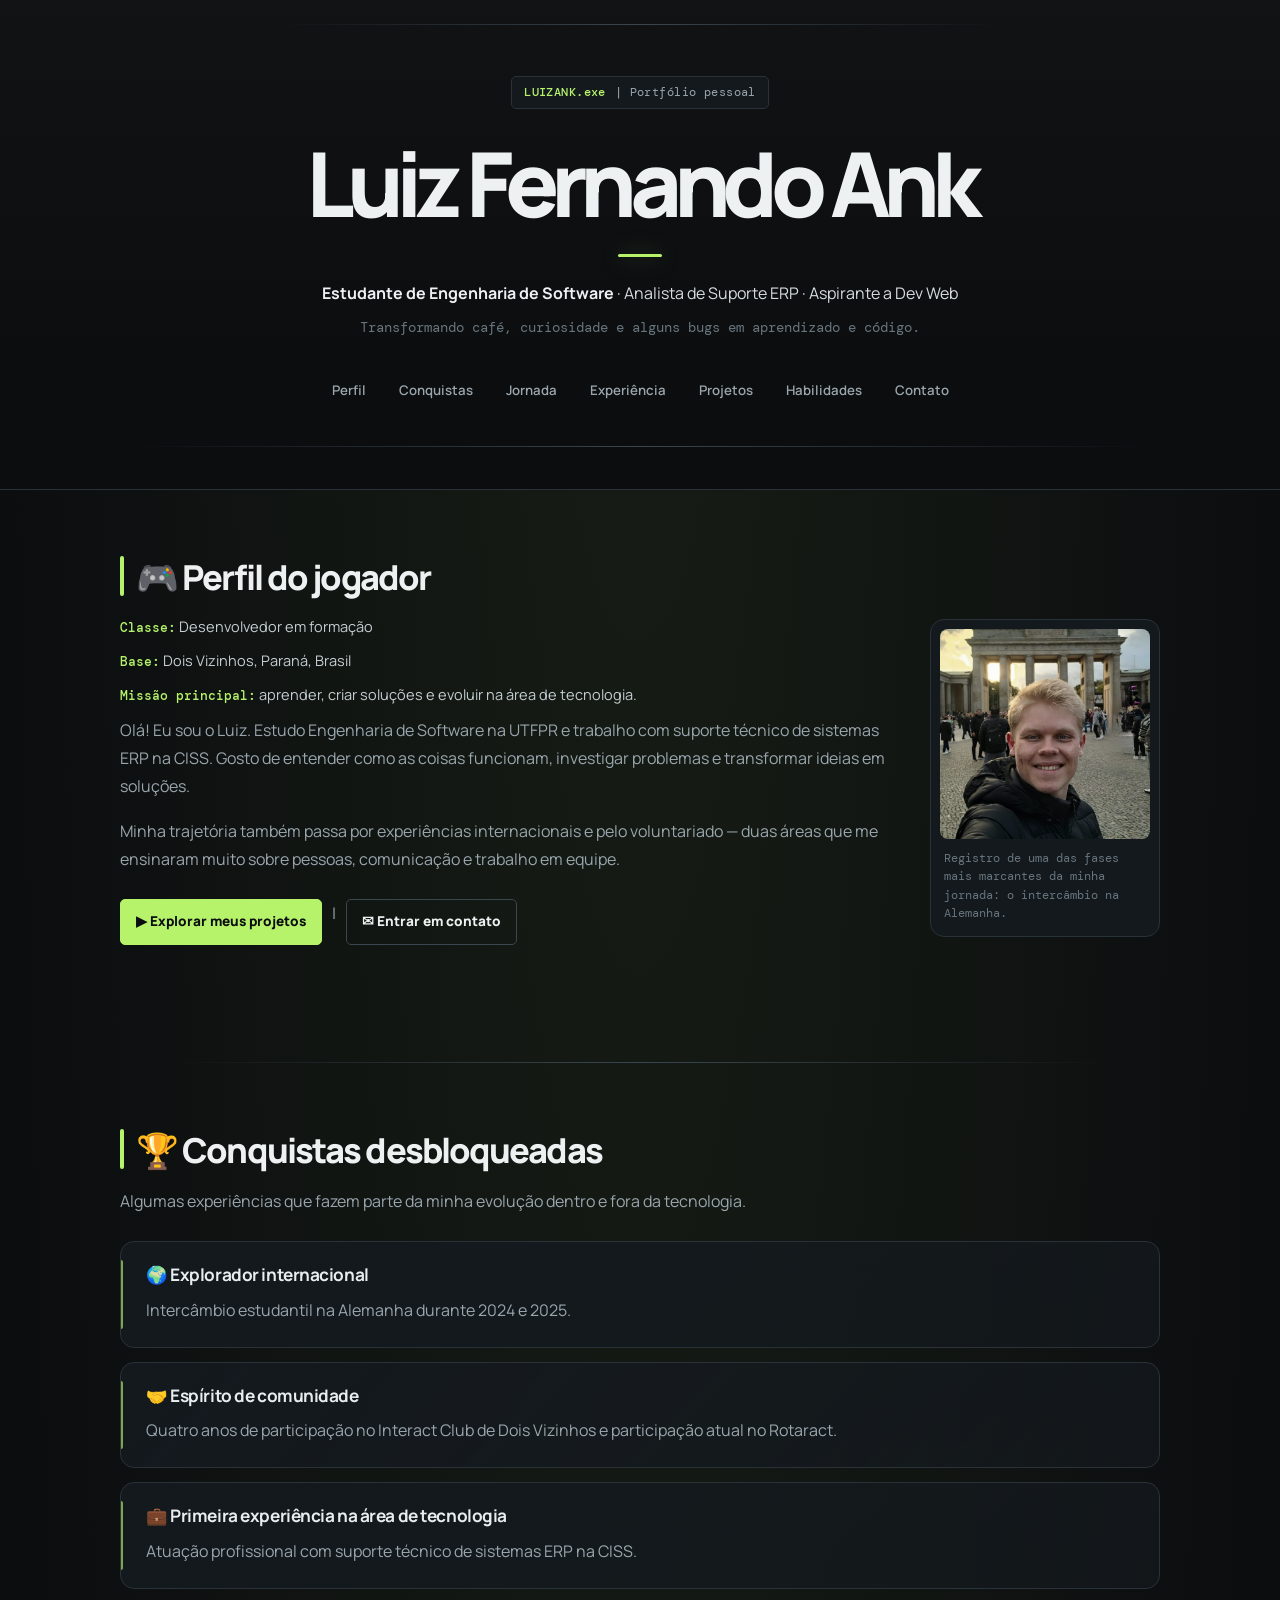
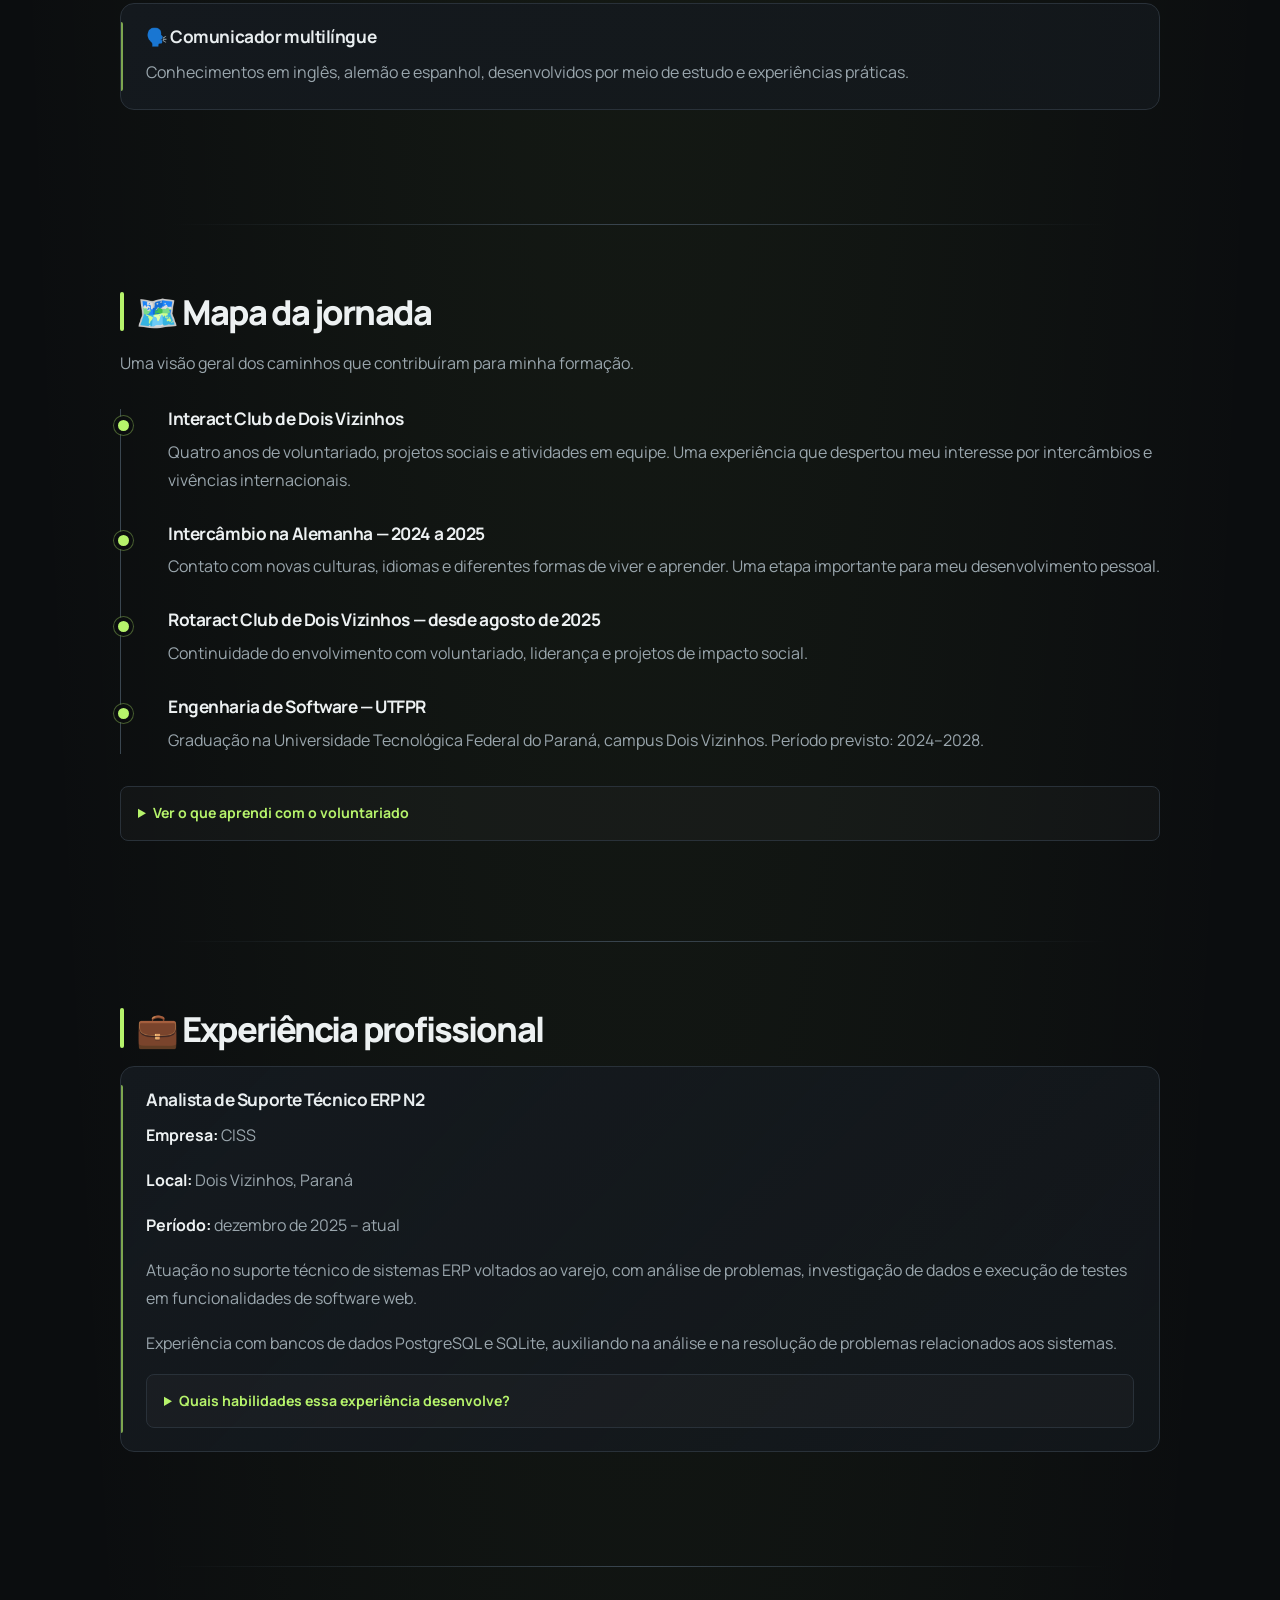
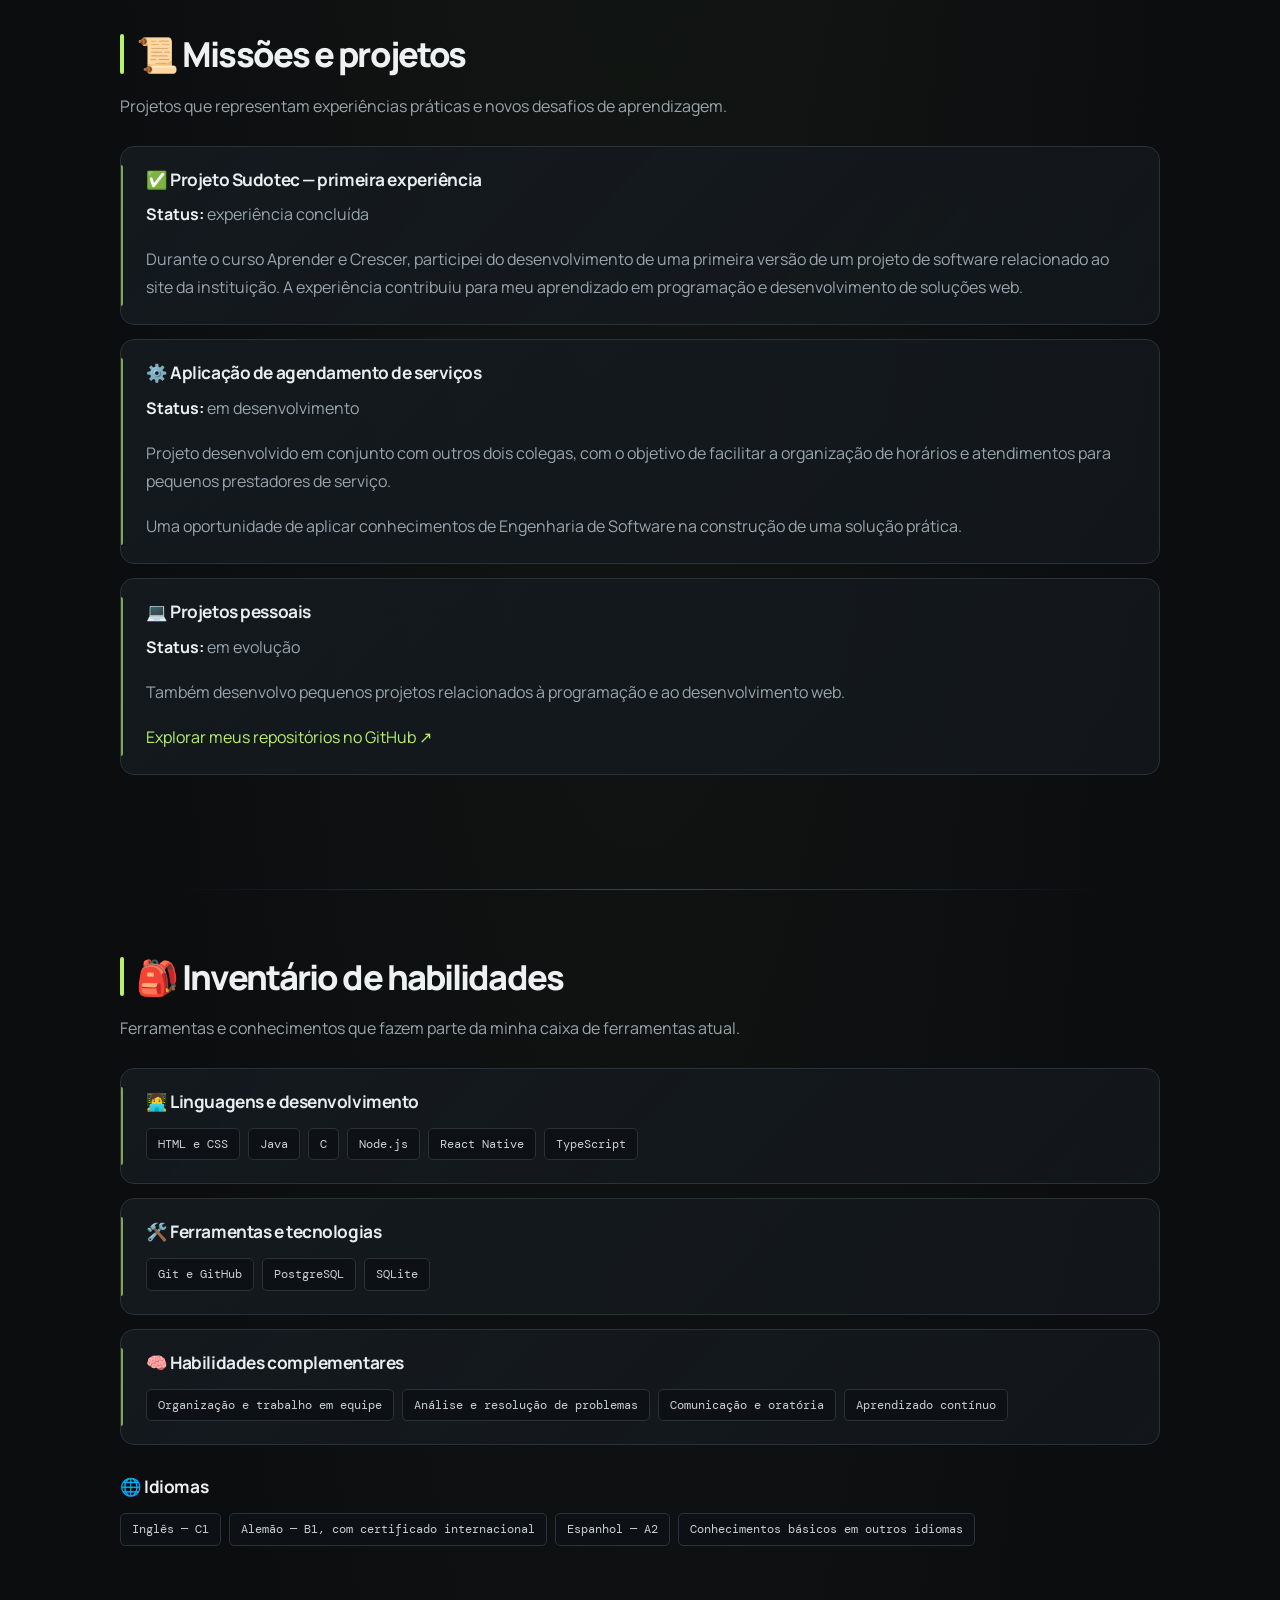
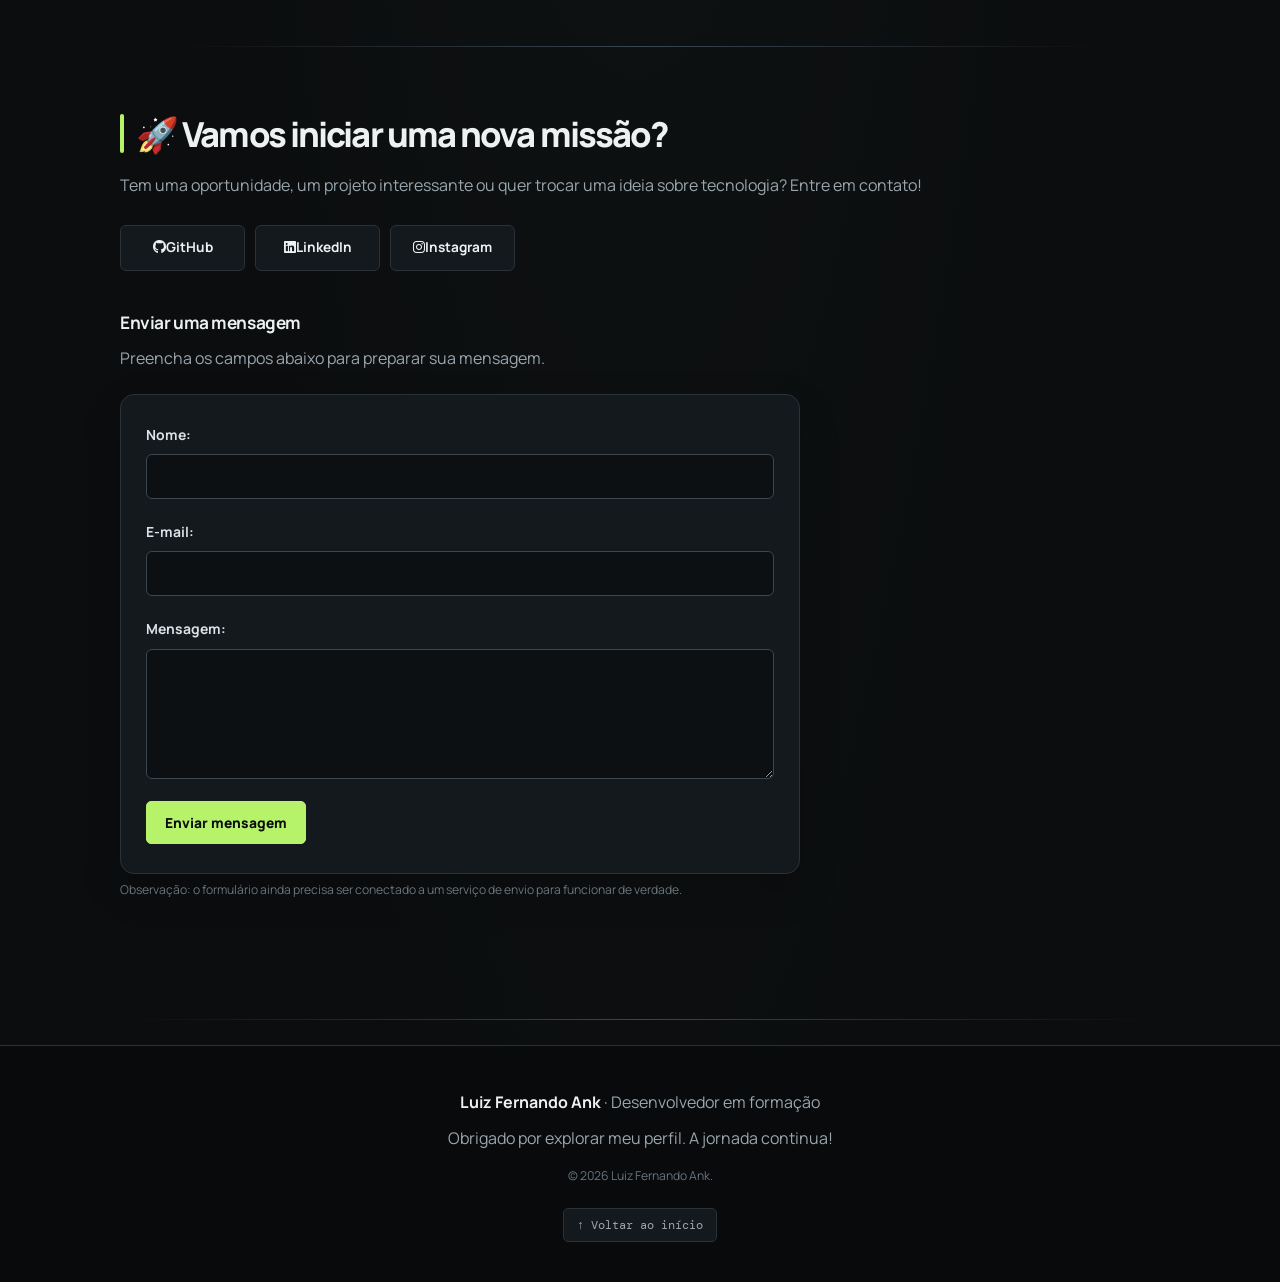
==== index.html @ 5ebeefa6 "feat: add modern CSS styling, animations and transitions" ====
<!doctype html>
<html lang="pt-BR">
  <head>
    <meta charset="UTF-8" />
    <meta name="viewport" content="width=device-width, initial-scale=1.0" />
    <meta
      name="description"
      content="Portfólio de Luiz Fernando Ank: estudante de Engenharia de Software, analista de suporte ERP e aspirante a desenvolvedor web."
    />
    <link rel="stylesheet" href="style.css" />
    <link
      rel="stylesheet"
      href="https://cdnjs.cloudflare.com/ajax/libs/font-awesome/6.7.2/css/all.min.css"
    />
    <title>Luiz Fernando Ank | Portfólio</title>
  </head>

  <body>
    <header id="inicio">
      <p><strong>LUIZANK.exe</strong> | Portfólio pessoal</p>
      <h1>Luiz Fernando Ank</h1>
      <p>
        <strong>Estudante de Engenharia de Software</strong> · Analista de
        Suporte ERP · Aspirante a Dev Web
      </p>
      <p>
        Transformando café, curiosidade e alguns bugs em aprendizado e código.
      </p>

      <nav aria-label="Navegação principal">
        <ul>
          <li><a href="#perfil">Perfil</a></li>
          <li><a href="#conquistas">Conquistas</a></li>
          <li><a href="#jornada">Jornada</a></li>
          <li><a href="#experiencia">Experiência</a></li>
          <li><a href="#missoes">Projetos</a></li>
          <li><a href="#inventario">Habilidades</a></li>
          <li><a href="#contato">Contato</a></li>
        </ul>
      </nav>
      <hr />
    </header>

    <main>
      <section id="perfil" aria-labelledby="titulo-perfil">
        <h2 id="titulo-perfil">🎮 Perfil do jogador</h2>
        <figure>
          <img
            src="pics/foto-brandenburg.jpeg"
            alt="Luiz Fernando Ank em Berlim, na Alemanha"
            width="180"
            height="180"
          />
          <figcaption>
            Registro de uma das fases mais marcantes da minha jornada: o
            intercâmbio na Alemanha.
          </figcaption>
        </figure>

        <p><strong>Classe:</strong> Desenvolvedor em formação</p>
        <p><strong>Base:</strong> Dois Vizinhos, Paraná, Brasil</p>
        <p>
          <strong>Missão principal:</strong> aprender, criar soluções e evoluir
          na área de tecnologia.
        </p>

        <p>
          Olá! Eu sou o Luiz. Estudo Engenharia de Software na UTFPR e trabalho
          com suporte técnico de sistemas ERP na CISS. Gosto de entender como as
          coisas funcionam, investigar problemas e transformar ideias em
          soluções.
        </p>
        <p>
          Minha trajetória também passa por experiências internacionais e pelo
          voluntariado — duas áreas que me ensinaram muito sobre pessoas,
          comunicação e trabalho em equipe.
        </p>
        <p>
          <a href="#missoes">▶ Explorar meus projetos</a> |
          <a href="#contato">✉ Entrar em contato</a>
        </p>
      </section>

      <hr />

      <section id="conquistas" aria-labelledby="titulo-conquistas">
        <h2 id="titulo-conquistas">🏆 Conquistas desbloqueadas</h2>
        <p>
          Algumas experiências que fazem parte da minha evolução dentro e fora
          da tecnologia.
        </p>

        <article>
          <h3>🌍 Explorador internacional</h3>
          <p>Intercâmbio estudantil na Alemanha durante 2024 e 2025.</p>
        </article>

        <article>
          <h3>🤝 Espírito de comunidade</h3>
          <p>
            Quatro anos de participação no Interact Club de Dois Vizinhos e
            participação atual no Rotaract.
          </p>
        </article>

        <article>
          <h3>💼 Primeira experiência na área de tecnologia</h3>
          <p>
            Atuação profissional com suporte técnico de sistemas ERP na CISS.
          </p>
        </article>

        <article>
          <h3>🗣️ Comunicador multilíngue</h3>
          <p>
            Conhecimentos em inglês, alemão e espanhol, desenvolvidos por meio
            de estudo e experiências práticas.
          </p>
        </article>
      </section>

      <hr />

      <section id="jornada" aria-labelledby="titulo-jornada">
        <h2 id="titulo-jornada">🗺️ Mapa da jornada</h2>
        <p>
          Uma visão geral dos caminhos que contribuíram para minha formação.
        </p>

        <ol>
          <li>
            <h3>Interact Club de Dois Vizinhos</h3>
            <p>
              Quatro anos de voluntariado, projetos sociais e atividades em
              equipe. Uma experiência que despertou meu interesse por
              intercâmbios e vivências internacionais.
            </p>
          </li>
          <li>
            <h3>Intercâmbio na Alemanha — 2024 a 2025</h3>
            <p>
              Contato com novas culturas, idiomas e diferentes formas de viver e
              aprender. Uma etapa importante para meu desenvolvimento pessoal.
            </p>
          </li>
          <li>
            <h3>Rotaract Club de Dois Vizinhos — desde agosto de 2025</h3>
            <p>
              Continuidade do envolvimento com voluntariado, liderança e
              projetos de impacto social.
            </p>
          </li>
          <li>
            <h3>Engenharia de Software — UTFPR</h3>
            <p>
              Graduação na Universidade Tecnológica Federal do Paraná, campus
              Dois Vizinhos. Período previsto: 2024–2028.
            </p>
          </li>
        </ol>

        <details>
          <summary>Ver o que aprendi com o voluntariado</summary>
          <p>
            Ao longo da participação no Interact e no Rotaract, tive a
            oportunidade de assumir diferentes cargos e responsabilidades. Essas
            experiências contribuíram para desenvolver liderança, oratória,
            comunicação, organização de atividades, exposição ao público e
            trabalho em equipe.
          </p>
        </details>
      </section>

      <hr />

      <section id="experiencia" aria-labelledby="titulo-experiencia">
        <h2 id="titulo-experiencia">💼 Experiência profissional</h2>
        <article>
          <h3>Analista de Suporte Técnico ERP N2</h3>
          <p><strong>Empresa:</strong> CISS</p>
          <p><strong>Local:</strong> Dois Vizinhos, Paraná</p>
          <p><strong>Período:</strong> dezembro de 2025 – atual</p>
          <p>
            Atuação no suporte técnico de sistemas ERP voltados ao varejo, com
            análise de problemas, investigação de dados e execução de testes em
            funcionalidades de software web.
          </p>
          <p>
            Experiência com bancos de dados PostgreSQL e SQLite, auxiliando na
            análise e na resolução de problemas relacionados aos sistemas.
          </p>
          <details>
            <summary>Quais habilidades essa experiência desenvolve?</summary>
            <ul>
              <li>Análise e investigação de problemas;</li>
              <li>Contato com sistemas utilizados no dia a dia de empresas;</li>
              <li>Consultas e análise de dados;</li>
              <li>Comunicação e atendimento técnico;</li>
              <li>Testes e validação de funcionalidades.</li>
            </ul>
          </details>
        </article>
      </section>

      <hr />

      <section id="missoes" aria-labelledby="titulo-missoes">
        <h2 id="titulo-missoes">📜 Missões e projetos</h2>
        <p>
          Projetos que representam experiências práticas e novos desafios de
          aprendizagem.
        </p>

        <article>
          <h3>✅ Projeto Sudotec — primeira experiência</h3>
          <p><strong>Status:</strong> experiência concluída</p>
          <p>
            Durante o curso Aprender e Crescer, participei do desenvolvimento de
            uma primeira versão de um projeto de software relacionado ao site da
            instituição. A experiência contribuiu para meu aprendizado em
            programação e desenvolvimento de soluções web.
          </p>
        </article>

        <article>
          <h3>⚙️ Aplicação de agendamento de serviços</h3>
          <p><strong>Status:</strong> em desenvolvimento</p>
          <p>
            Projeto desenvolvido em conjunto com outros dois colegas, com o
            objetivo de facilitar a organização de horários e atendimentos para
            pequenos prestadores de serviço.
          </p>
          <p>
            Uma oportunidade de aplicar conhecimentos de Engenharia de Software
            na construção de uma solução prática.
          </p>
        </article>

        <article>
          <h3>💻 Projetos pessoais</h3>
          <p><strong>Status:</strong> em evolução</p>
          <p>
            Também desenvolvo pequenos projetos relacionados à programação e ao
            desenvolvimento web.
          </p>
          <p>
            <a
              href="https://github.com/luizank"
              target="_blank"
              rel="noopener noreferrer"
              >Explorar meus repositórios no GitHub ↗</a
            >
          </p>
        </article>
      </section>

      <hr />

      <section id="inventario" aria-labelledby="titulo-inventario">
        <h2 id="titulo-inventario">🎒 Inventário de habilidades</h2>
        <p>
          Ferramentas e conhecimentos que fazem parte da minha caixa de
          ferramentas atual.
        </p>

        <article>
          <h3>🧑‍💻 Linguagens e desenvolvimento</h3>
          <ul>
            <li>HTML e CSS</li>
            <li>Java</li>
            <li>C</li>
            <li>Node.js</li>
            <li>React Native</li>
            <li>TypeScript</li>
          </ul>
        </article>

        <article>
          <h3>🛠️ Ferramentas e tecnologias</h3>
          <ul>
            <li>Git e GitHub</li>
            <li>PostgreSQL</li>
            <li>SQLite</li>
          </ul>
        </article>

        <article>
          <h3>🧠 Habilidades complementares</h3>
          <ul>
            <li>Organização e trabalho em equipe</li>
            <li>Análise e resolução de problemas</li>
            <li>Comunicação e oratória</li>
            <li>Aprendizado contínuo</li>
          </ul>
        </article>

        <h3>🌐 Idiomas</h3>
        <ul>
          <li>Inglês — C1</li>
          <li>Alemão — B1, com certificado internacional</li>
          <li>Espanhol — A2</li>
          <li>Conhecimentos básicos em outros idiomas</li>
        </ul>
      </section>

      <hr />

      <section id="contato" aria-labelledby="titulo-contato">
        <h2 id="titulo-contato">🚀 Vamos iniciar uma nova missão?</h2>
        <p>
          Tem uma oportunidade, um projeto interessante ou quer trocar uma ideia
          sobre tecnologia? Entre em contato!
        </p>

        <ul>
          <li>
            <a
              href="https://github.com/luizank"
              target="_blank"
              rel="noopener noreferrer"
            >
              <i class="fa-brands fa-github"></i>
              GitHub
            </a>
          </li>

          <li>
            <a
              href="https://www.linkedin.com/in/luiz-fernando-ank-3b6985281/"
              target="_blank"
              rel="noopener noreferrer"
            >
              <i class="fa-brands fa-linkedin"></i>
              LinkedIn
            </a>
          </li>

          <li>
            <a
              href="https://www.instagram.com/luiz_ank/"
              target="_blank"
              rel="noopener noreferrer"
            >
              <i class="fa-brands fa-instagram"></i>
              Instagram
            </a>
          </li>
        </ul>

        <h3>Enviar uma mensagem</h3>
        <p>Preencha os campos abaixo para preparar sua mensagem.</p>
        <!-- Este formulário é apenas estrutural. Configure um serviço de envio para receber mensagens. -->
        <form action="#" method="post">
          <p>
            <label for="nome">Nome:</label><br />
            <input
              type="text"
              id="nome"
              name="nome"
              autocomplete="name"
              required
            />
          </p>
          <p>
            <label for="email">E-mail:</label><br />
            <input
              type="email"
              id="email"
              name="email"
              autocomplete="email"
              required
            />
          </p>
          <p>
            <label for="mensagem">Mensagem:</label><br />
            <textarea
              id="mensagem"
              name="mensagem"
              rows="5"
              required
            ></textarea>
          </p>
          <button type="submit">Enviar mensagem</button>
        </form>
        <p>
          <small
            >Observação: o formulário ainda precisa ser conectado a um serviço
            de envio para funcionar de verdade.</small
          >
        </p>
      </section>
    </main>

    <hr />

    <footer>
      <p><strong>Luiz Fernando Ank</strong> · Desenvolvedor em formação</p>
      <p>Obrigado por explorar meu perfil. A jornada continua!</p>
      <p><small>© 2026 Luiz Fernando Ank.</small></p>
      <p><a href="#inicio">↑ Voltar ao início</a></p>
    </footer>
  </body>
</html>
---- style.css ----
/* =========================================================
   LUIZANK.exe — Portfólio pessoal
   Direção visual inspirada em edh.dev:
   tipografia marcante, interface minimalista, estética técnica
   e detalhes que lembram um ambiente de desenvolvimento.
   Etapa CSS: sem regras de layout responsivo por breakpoint.
   ========================================================= */

@import url("https://fonts.googleapis.com/css2?family=DM+Mono:wght@400;500&family=Manrope:wght@400;500;600;700;800&display=swap");

:root {
  color-scheme: dark;
  --bg: #0b0d0f;
  --bg-soft: #101418;
  --surface: #14191e;
  --surface-raised: #1a2128;
  --line: #293139;
  --line-strong: #3a4650;
  --text: #edf1f2;
  --muted: #9aa6ad;
  --subtle: #68757d;
  --accent: #b6f36b;
  --accent-soft: rgba(182, 243, 107, 0.1);
  --accent-line: rgba(182, 243, 107, 0.34);
  --radius: 14px;
  --content: 1040px;
  --mono: "DM Mono", "Consolas", monospace;
  --sans: "Manrope", "Segoe UI", Arial, sans-serif;
}

* {
  box-sizing: border-box;
}

html {
  scroll-behavior: smooth;
  scroll-padding-top: 30px;
}

body {
  margin: 0;
  color: var(--text);
  background:
    radial-gradient(
      ellipse at 50% -18%,
      rgba(182, 243, 107, 0.075),
      transparent 42rem
    ),
    var(--bg);
  font: 16px/1.75 var(--sans);
  -webkit-font-smoothing: antialiased;
}

::selection {
  color: #0b0d0f;
  background: var(--accent);
}

a {
  color: var(--accent);
  text-decoration: none;
  transition:
    color 0.22s ease,
    background 0.22s ease,
    border-color 0.22s ease,
    transform 0.22s ease,
    box-shadow 0.22s ease;
}

a:hover {
  color: #d5ff9d;
}

a:focus-visible,
button:focus-visible,
input:focus-visible,
textarea:focus-visible,
summary:focus-visible {
  outline: 2px solid var(--accent);
  outline-offset: 4px;
}

p {
  margin: 0 0 17px;
  color: var(--muted);
}

strong {
  color: var(--text);
  font-weight: 700;
}

h1,
h2,
h3 {
  color: var(--text);
  line-height: 1.2;
}

h2 {
  margin: 0 0 17px;
  font-size: clamp(1.65rem, 3vw, 2.15rem);
  font-weight: 800;
  letter-spacing: -0.055em;
}

h3 {
  margin: 0 0 10px;
  font-size: 1.08rem;
  font-weight: 700;
  letter-spacing: -0.025em;
}

/* Cabeçalho — apresentação limpa com assinatura técnica */
header {
  position: relative;
  overflow: hidden;
  padding: 76px 5% 42px;
  text-align: center;
  background:
    linear-gradient(180deg, rgba(255, 255, 255, 0.025), transparent 78%),
    var(--bg);
  border-bottom: 1px solid var(--line);
}

header::before {
  position: absolute;
  top: 24px;
  left: 50%;
  width: min(720px, 80%);
  height: 1px;
  content: "";
  transform: translateX(-50%);
  background: linear-gradient(
    90deg,
    transparent,
    var(--line-strong),
    transparent
  );
}

header > p:first-child {
  display: inline-flex;
  align-items: center;
  gap: 9px;
  margin: 0 0 28px;
  padding: 7px 12px;
  color: var(--muted);
  background: var(--surface);
  border: 1px solid var(--line);
  border-radius: 5px;
  font: 0.76rem/1.4 var(--mono);
  letter-spacing: 0.035em;
}

header > p:first-child strong {
  color: var(--accent);
  font-weight: 500;
}

header h1 {
  margin: 0;
  font-size: clamp(2.8rem, 7vw, 5.6rem);
  font-weight: 800;
  letter-spacing: -0.085em;
  line-height: 1.02;
}

header h1::after {
  display: block;
  width: 44px;
  height: 3px;
  margin: 26px auto 22px;
  content: "";
  background: var(--accent);
  border-radius: 99px;
  box-shadow: 0 0 22px rgba(182, 243, 107, 0.35);
}

header > p:nth-of-type(2) {
  max-width: 760px;
  margin: 0 auto 9px;
  color: #d6dde0;
  font-size: 1rem;
}

header > p:nth-of-type(3) {
  margin: 0 auto 30px;
  color: var(--subtle);
  font: 0.88rem/1.7 var(--mono);
}

nav ul {
  display: flex;
  justify-content: center;
  flex-wrap: wrap;
  gap: 7px;
  margin: 30px auto 0;
  padding: 0;
  list-style: none;
}

nav a {
  display: inline-block;
  padding: 8px 12px;
  color: var(--muted);
  background: transparent;
  border: 1px solid transparent;
  border-radius: 5px;
  font-size: 0.83rem;
  font-weight: 600;
}

nav a:hover {
  color: var(--accent);
  background: var(--accent-soft);
  border-color: var(--accent-line);
  transform: translateY(-2px);
}

header hr,
main > hr,
body > hr {
  width: min(var(--content), 90%);
  height: 1px;
  margin: 34px auto 0;
  border: 0;
  background: linear-gradient(
    90deg,
    transparent,
    var(--line-strong),
    transparent
  );
}

/* Conteúdo e ritmo vertical */
main {
  width: min(var(--content), 88%);
  margin: 0 auto;
}

main > section {
  padding: 66px 0;
  scroll-margin-top: 24px;
}

main > section > h2 {
  display: flex;
  align-items: center;
  gap: 12px;
}

main > section > h2::before {
  width: 4px;
  height: 1.15em;
  flex: 0 0 4px;
  content: "";
  background: var(--accent);
  border-radius: 4px;
}

section > p:first-of-type {
  margin-bottom: 26px;
}

/* Perfil */
#perfil {
  display: flow-root;
}

#perfil figure {
  float: right;
  width: 230px;
  margin: 5px 0 25px 36px;
  padding: 9px;
  background: var(--surface);
  border: 1px solid var(--line);
  border-radius: var(--radius);
  transition:
    transform 0.3s ease,
    border-color 0.3s ease,
    box-shadow 0.3s ease;
}

#perfil figure:hover {
  transform: translateY(-5px) rotate(-1deg);
  border-color: var(--accent-line);
  box-shadow: 0 18px 50px rgba(0, 0, 0, 0.38);
}

#perfil figure img {
  display: block;
  width: 100%;
  height: auto;
  aspect-ratio: 1;
  object-fit: cover;
  border-radius: 8px;
  filter: saturate(0.82);
  transition: filter 0.3s ease;
}

#perfil figure:hover img {
  filter: saturate(1);
}

#perfil figcaption {
  padding: 11px 4px 3px;
  color: var(--subtle);
  font: 0.72rem/1.6 var(--mono);
}

#perfil > p:nth-of-type(-n + 3) {
  margin-bottom: 8px;
  color: #c4cdd1;
  font-size: 0.91rem;
}

#perfil > p:nth-of-type(-n + 3) strong {
  color: var(--accent);
  font-family: var(--mono);
  font-size: 0.82rem;
  font-weight: 500;
}

#perfil > p:last-child {
  display: flex;
  flex-wrap: wrap;
  gap: 10px;
  margin-top: 26px;
}

#perfil > p:last-child a {
  display: inline-flex;
  align-items: center;
  padding: 10px 15px;
  color: var(--bg);
  background: var(--accent);
  border: 1px solid var(--accent);
  border-radius: 5px;
  font-size: 0.85rem;
  font-weight: 800;
}

#perfil > p:last-child a + a {
  color: var(--text);
  background: transparent;
  border-color: var(--line-strong);
}

#perfil > p:last-child a:hover {
  color: var(--bg);
  background: #d0ff96;
  border-color: #d0ff96;
  transform: translateY(-3px);
  box-shadow: 0 9px 24px rgba(182, 243, 107, 0.12);
}

#perfil > p:last-child a + a:hover {
  color: var(--accent);
  background: var(--accent-soft);
  border-color: var(--accent-line);
}

/* Conquistas, experiência, projetos e inventário */
#conquistas > article,
#experiencia article,
#missoes > article,
#inventario > article {
  position: relative;
  margin: 14px 0;
  padding: 23px 25px;
  background: linear-gradient(135deg, var(--surface), rgba(20, 25, 30, 0.72));
  border: 1px solid var(--line);
  border-radius: var(--radius);
  transition:
    transform 0.25s ease,
    border-color 0.25s ease,
    background 0.25s ease,
    box-shadow 0.25s ease;
}

#conquistas > article::before,
#experiencia article::before,
#missoes > article::before,
#inventario > article::before {
  position: absolute;
  top: 18px;
  bottom: 18px;
  left: 0;
  width: 2px;
  content: "";
  background: var(--accent);
  opacity: 0.65;
  border-radius: 0 4px 4px 0;
}

#conquistas > article:hover,
#experiencia article:hover,
#missoes > article:hover,
#inventario > article:hover {
  transform: translateY(-4px);
  background: var(--surface-raised);
  border-color: var(--accent-line);
  box-shadow: 0 15px 35px rgba(0, 0, 0, 0.22);
}

article h3 {
  color: #e8edef;
}

article p:last-child {
  margin-bottom: 0;
}

/* Jornada — linha do tempo */
#jornada ol {
  position: relative;
  margin: 32px 0;
  padding: 0 0 0 30px;
  border-left: 1px solid var(--line-strong);
  list-style: none;
}

#jornada ol li {
  position: relative;
  margin: 0 0 30px;
  padding: 0 0 0 17px;
}

#jornada ol li:last-child {
  margin-bottom: 0;
}

#jornada ol li::before {
  position: absolute;
  top: 7px;
  left: -37px;
  width: 11px;
  height: 11px;
  content: "";
  background: var(--accent);
  border: 4px solid var(--bg);
  border-radius: 50%;
  box-shadow: 0 0 0 1px var(--accent-line);
}

#jornada ol li h3 {
  margin-bottom: 8px;
}

#jornada ol li p {
  margin-bottom: 0;
}

/* Elementos expansíveis */
details {
  margin-top: 17px;
  padding: 14px 17px;
  background: rgba(255, 255, 255, 0.025);
  border: 1px solid var(--line);
  border-radius: 8px;
  transition:
    border-color 0.2s ease,
    background 0.2s ease;
}

details[open] {
  background: var(--accent-soft);
  border-color: var(--accent-line);
}

summary {
  color: var(--accent);
  cursor: pointer;
  font-size: 0.88rem;
  font-weight: 700;
  transition: color 0.2s ease;
}

summary:hover {
  color: #d5ff9d;
}

details[open] summary {
  margin-bottom: 13px;
}

details p:last-child,
details ul:last-child {
  margin-bottom: 0;
}

/* Listas de habilidades */
#inventario article ul,
#inventario > ul {
  display: flex;
  flex-wrap: wrap;
  gap: 8px;
  margin: 15px 0 0;
  padding: 0;
  list-style: none;
}

#inventario article li,
#inventario > ul li {
  padding: 6px 11px;
  color: #c8d1d5;
  background: #0d1115;
  border: 1px solid var(--line);
  border-radius: 5px;
  font: 0.78rem/1.5 var(--mono);
  transition:
    color 0.2s ease,
    border-color 0.2s ease,
    background 0.2s ease;
}

#inventario article li:hover,
#inventario > ul li:hover {
  color: var(--accent);
  background: var(--accent-soft);
  border-color: var(--accent-line);
}

#inventario > h3 {
  margin-top: 32px;
}

/* Contato e redes sociais */
#contato > ul {
  display: flex;
  flex-wrap: wrap;
  gap: 10px;
  margin: 25px 0 42px;
  padding: 0;
  list-style: none;
}

#contato > ul a {
  display: inline-flex;
  align-items: center;
  justify-content: center;
  min-width: 125px;
  padding: 10px 17px;
  color: var(--text);
  background: var(--surface);
  border: 1px solid var(--line);
  border-radius: 6px;
  font-size: 0.85rem;
  font-weight: 700;
}

#contato > ul a:hover {
  color: var(--accent);
  background: var(--accent-soft);
  border-color: var(--accent-line);
  transform: translateY(-3px);
}

/* Formulário */
form {
  max-width: 680px;
  margin-top: 22px;
  padding: 25px;
  background: var(--surface);
  border: 1px solid var(--line);
  border-radius: var(--radius);
  box-shadow: 0 16px 40px rgba(0, 0, 0, 0.18);
}

form p {
  margin-bottom: 18px;
}

label {
  display: inline-block;
  margin-bottom: 7px;
  color: #dce3e6;
  font-size: 0.87rem;
  font-weight: 700;
}

input,
textarea {
  display: block;
  width: 100%;
  padding: 12px 14px;
  color: var(--text);
  background: #0c1013;
  border: 1px solid var(--line-strong);
  border-radius: 6px;
  font: 0.9rem var(--sans);
  transition:
    border-color 0.2s ease,
    box-shadow 0.2s ease,
    background 0.2s ease;
}

input:focus,
textarea:focus {
  background: #10171a;
  border-color: var(--accent);
  outline: 0;
  box-shadow: 0 0 0 3px rgba(182, 243, 107, 0.09);
}

textarea {
  min-height: 130px;
  resize: vertical;
}

button {
  display: inline-flex;
  align-items: center;
  justify-content: center;
  margin: 4px 6px 4px 0;
  padding: 11px 18px;
  color: #0b0d0f;
  background: var(--accent);
  border: 1px solid var(--accent);
  border-radius: 5px;
  cursor: pointer;
  font: 800 0.86rem var(--sans);
  transition:
    transform 0.2s ease,
    background 0.2s ease,
    box-shadow 0.2s ease;
}

button:hover {
  background: #d0ff96;
  transform: translateY(-2px);
  box-shadow: 0 8px 22px rgba(182, 243, 107, 0.13);
}

button:active {
  transform: translateY(0) scale(0.98);
}

small {
  color: var(--subtle);
  font-size: 0.76rem;
}

/* Rodapé */
footer {
  margin-top: 25px;
  padding: 42px 5% 32px;
  text-align: center;
  background: #080a0c;
  border-top: 1px solid var(--line);
}

footer p {
  margin-bottom: 8px;
}

footer strong {
  color: var(--text);
}

footer a {
  display: inline-block;
  margin-top: 12px;
  padding: 8px 13px;
  color: var(--muted);
  background: var(--surface);
  border: 1px solid var(--line);
  border-radius: 5px;
  font: 0.78rem var(--mono);
}

footer a:hover {
  color: var(--accent);
  border-color: var(--accent-line);
  transform: translateY(-2px);
}

/* Aparição discreta dos blocos */
header > * {
  animation: fade-up 0.7s ease both;
}

header > p:first-child {
  animation-delay: 0.04s;
}
header h1 {
  animation-delay: 0.12s;
}
header > p:nth-of-type(2) {
  animation-delay: 0.2s;
}
header > p:nth-of-type(3) {
  animation-delay: 0.28s;
}
header nav {
  animation: fade-up 0.7s 0.36s ease both;
}

main > section {
  animation: fade-up 0.7s ease both;
}

main > section:nth-of-type(2) {
  animation-delay: 0.06s;
}
main > section:nth-of-type(3) {
  animation-delay: 0.12s;
}
main > section:nth-of-type(4) {
  animation-delay: 0.18s;
}
main > section:nth-of-type(5) {
  animation-delay: 0.24s;
}
main > section:nth-of-type(6) {
  animation-delay: 0.3s;
}

@keyframes fade-up {
  from {
    opacity: 0;
    transform: translateY(15px);
  }
  to {
    opacity: 1;
    transform: translateY(0);
  }
}

/* Acessibilidade: respeita a preferência por movimento reduzido */
@media (prefers-reduced-motion: reduce) {
  *,
  *::before,
  *::after {
    scroll-behavior: auto !important;
    animation-duration: 0.01ms !important;
    animation-iteration-count: 1 !important;
    transition-duration: 0.01ms !important;
  }
}
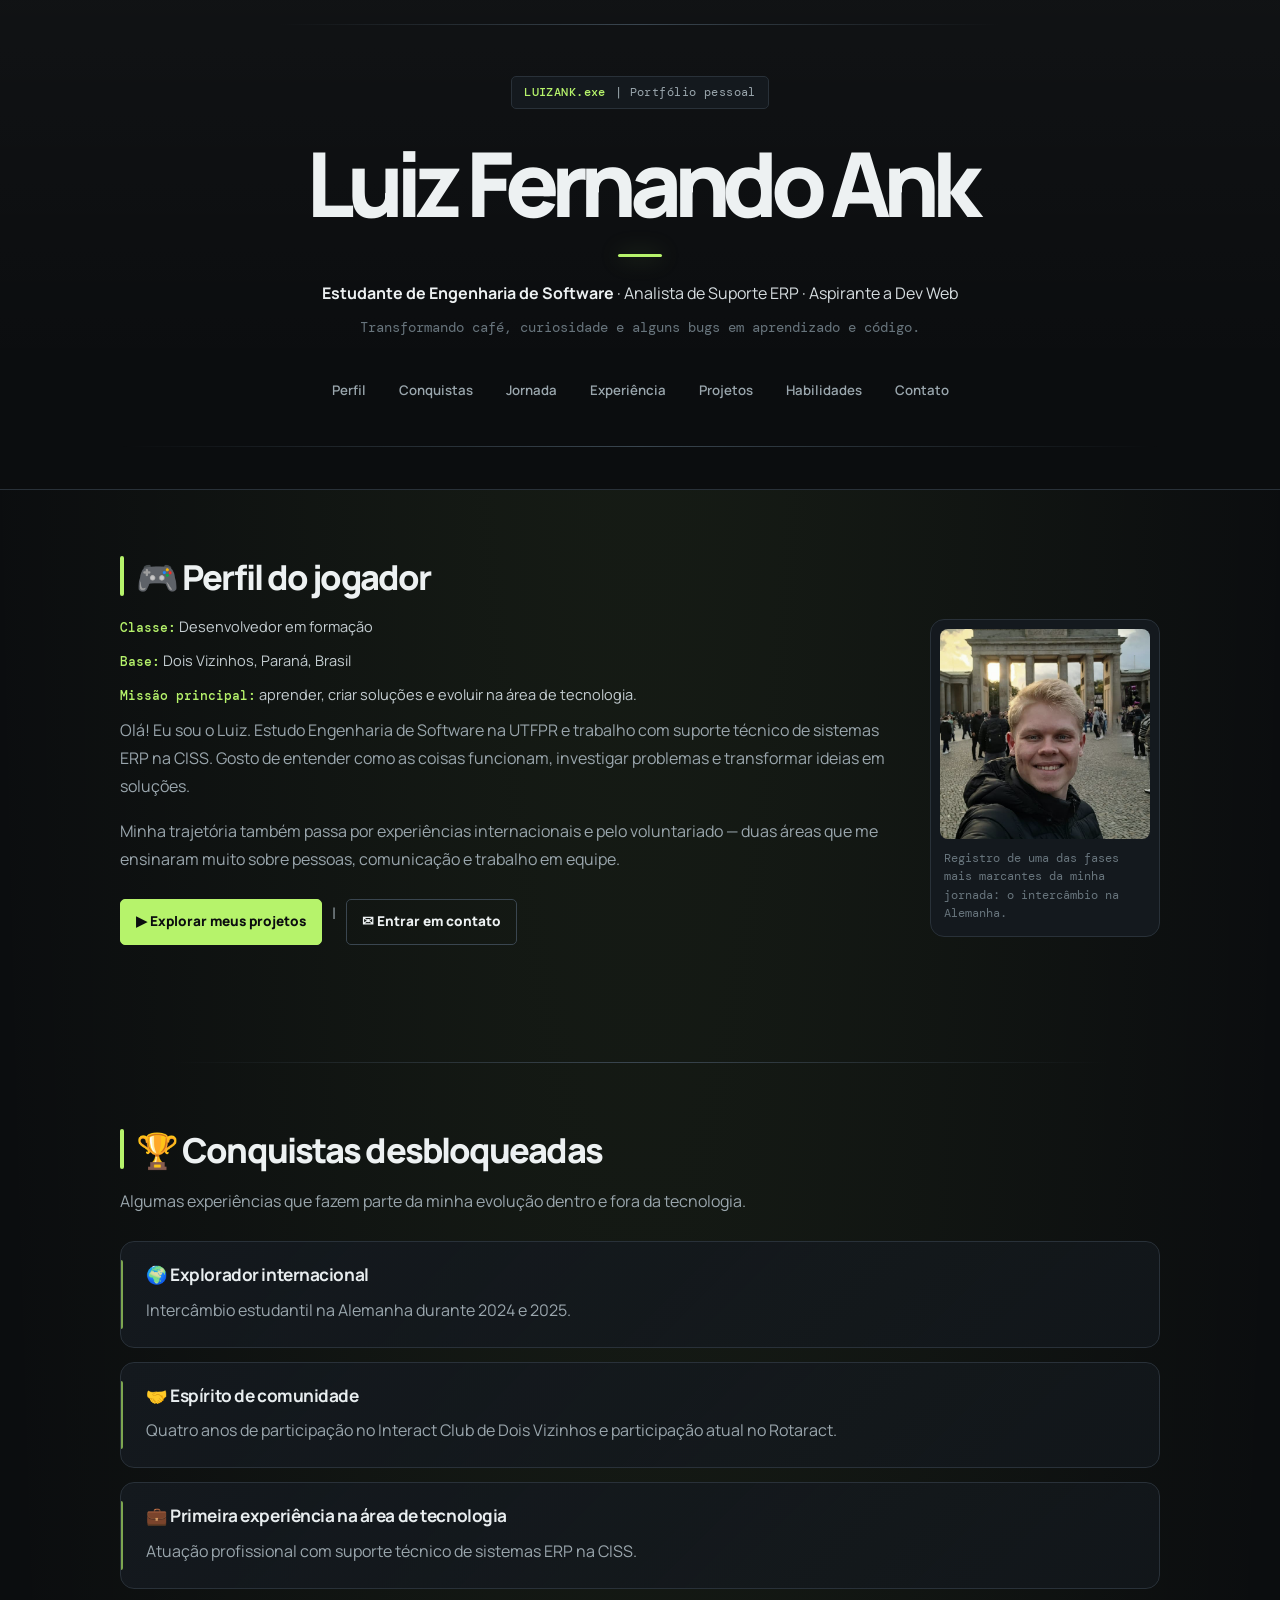
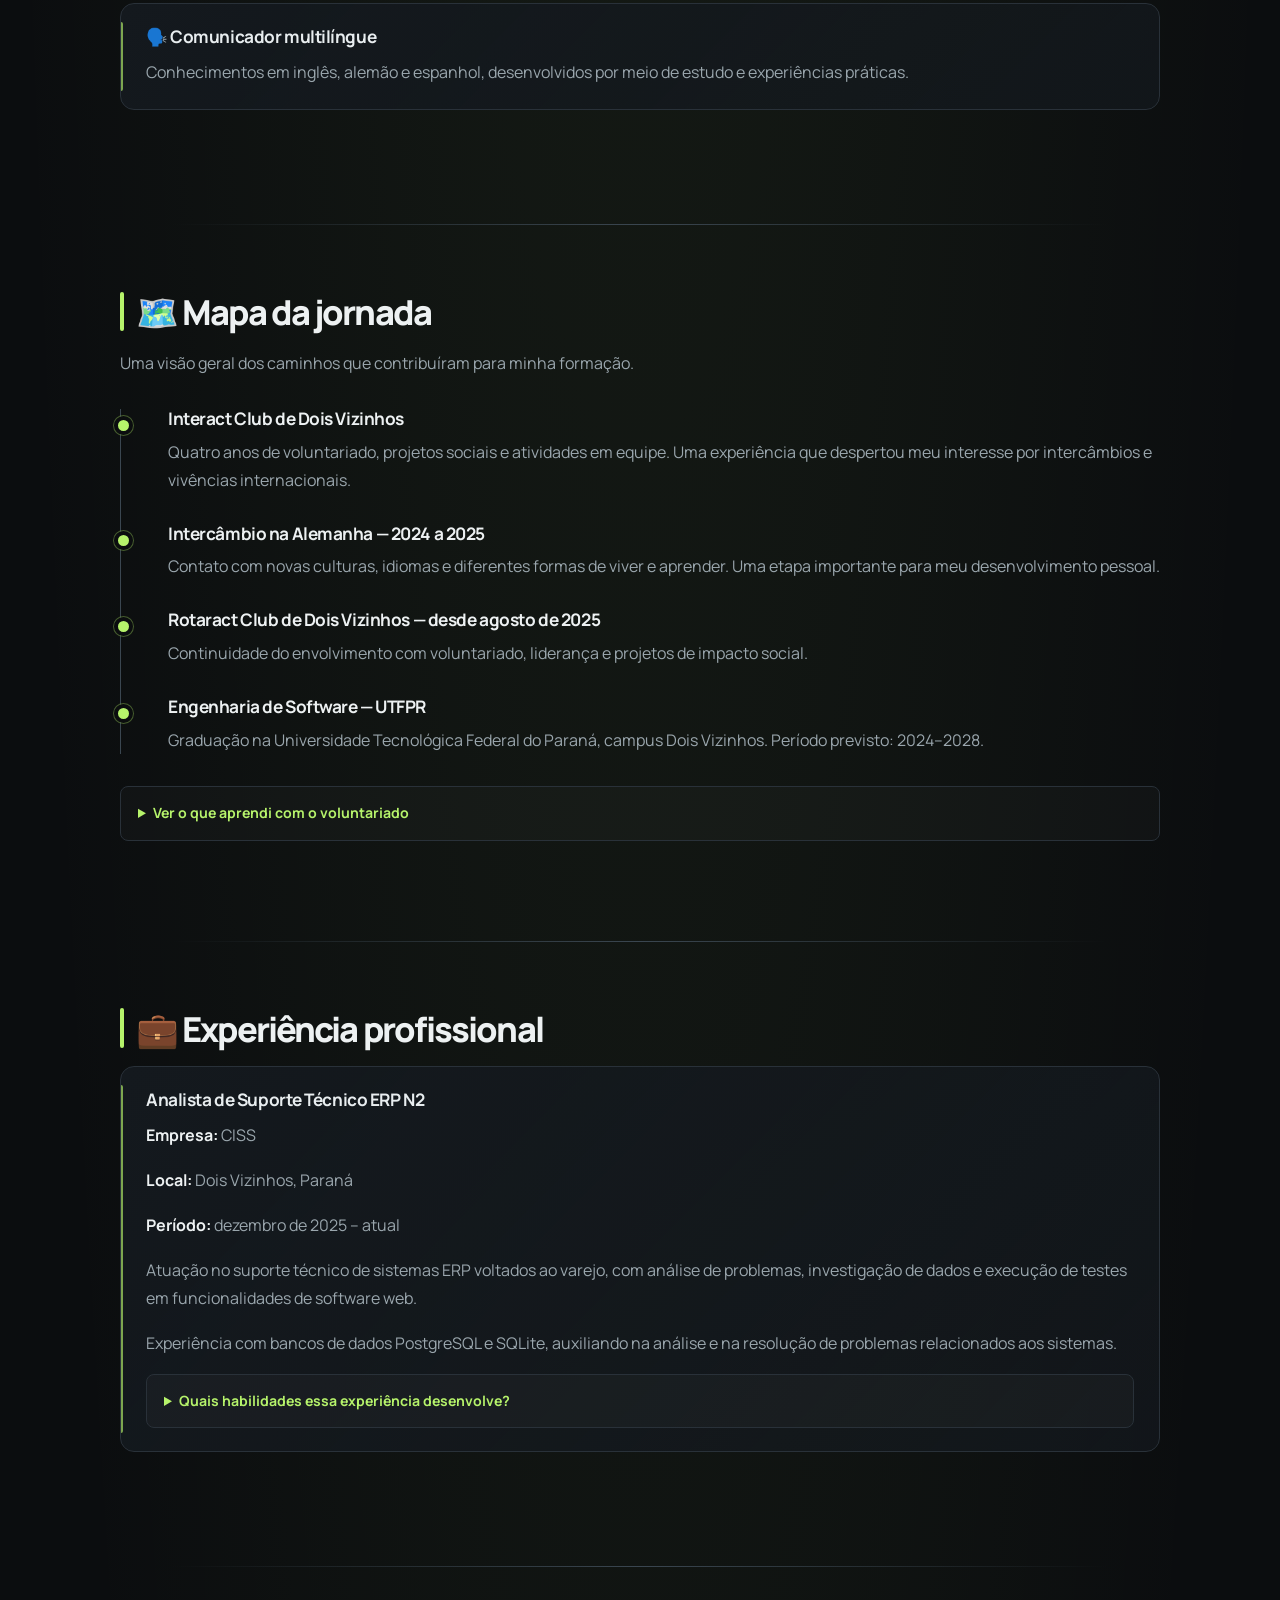
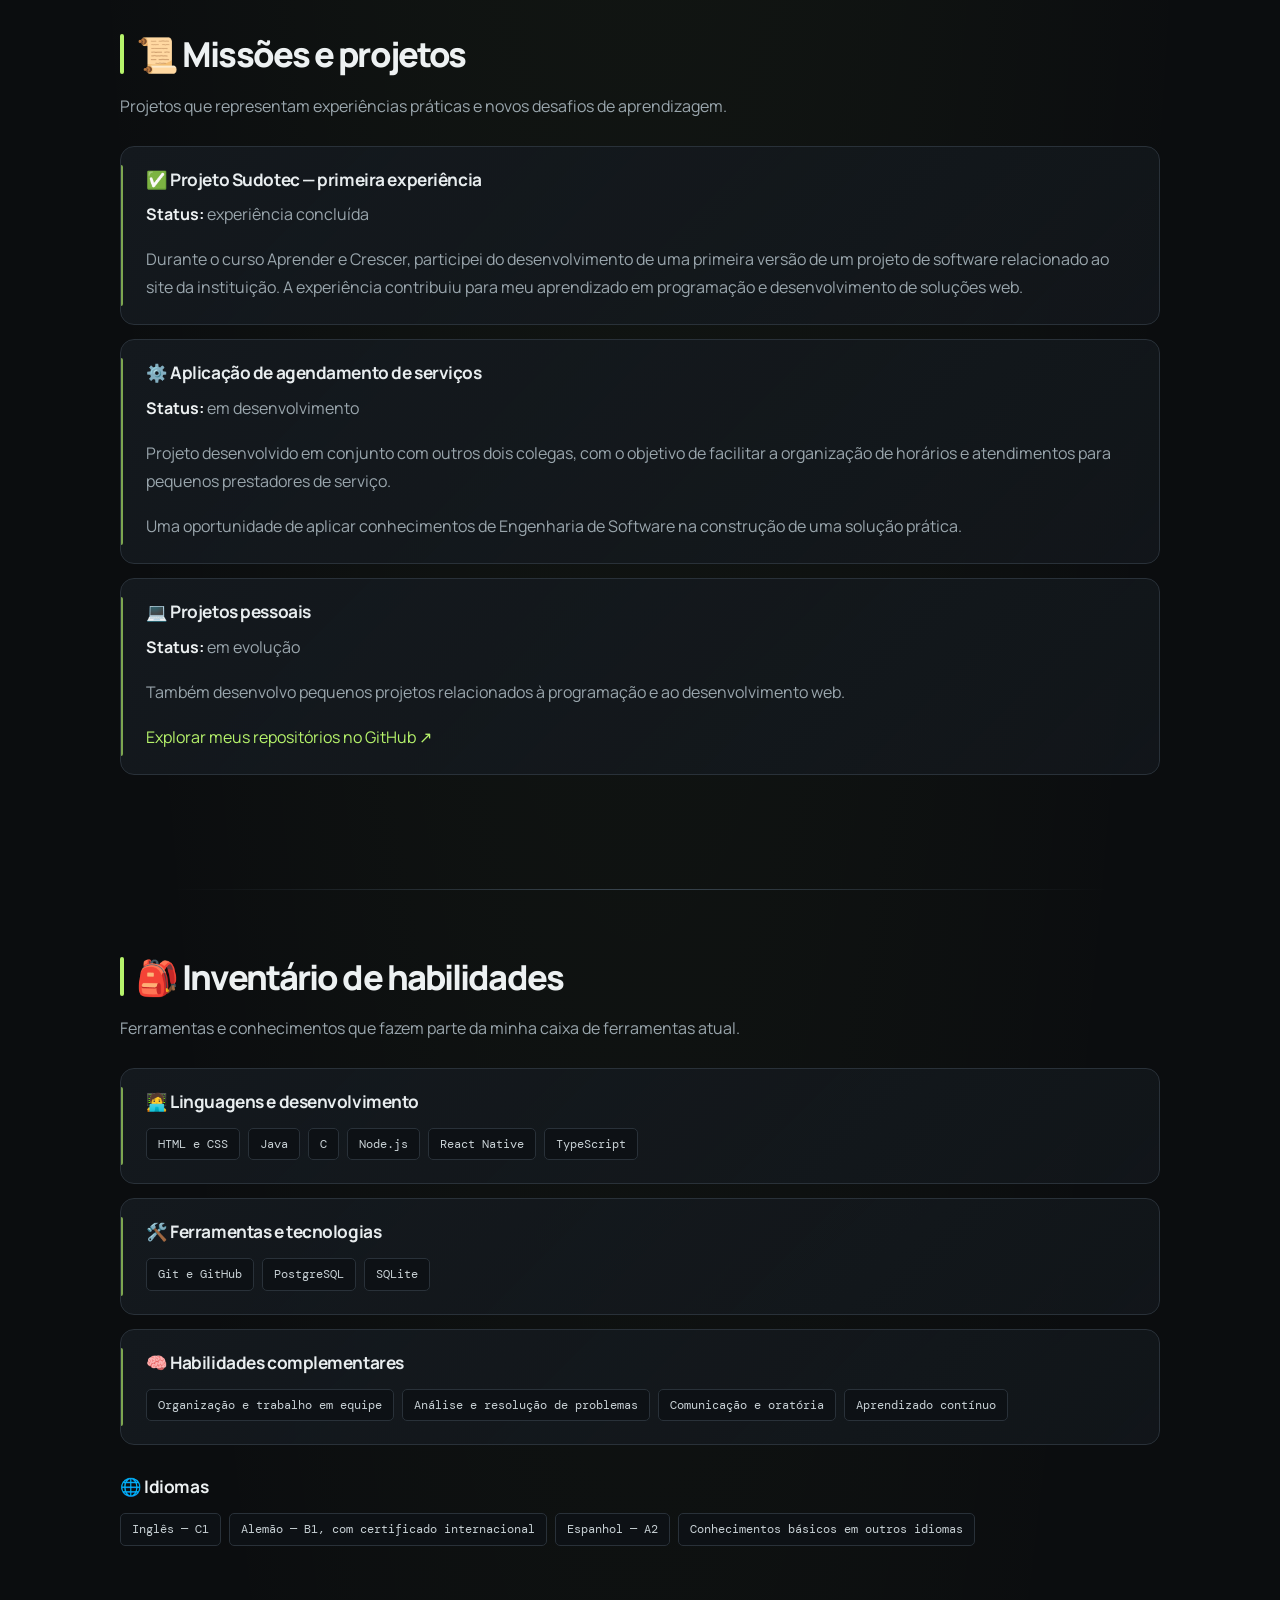
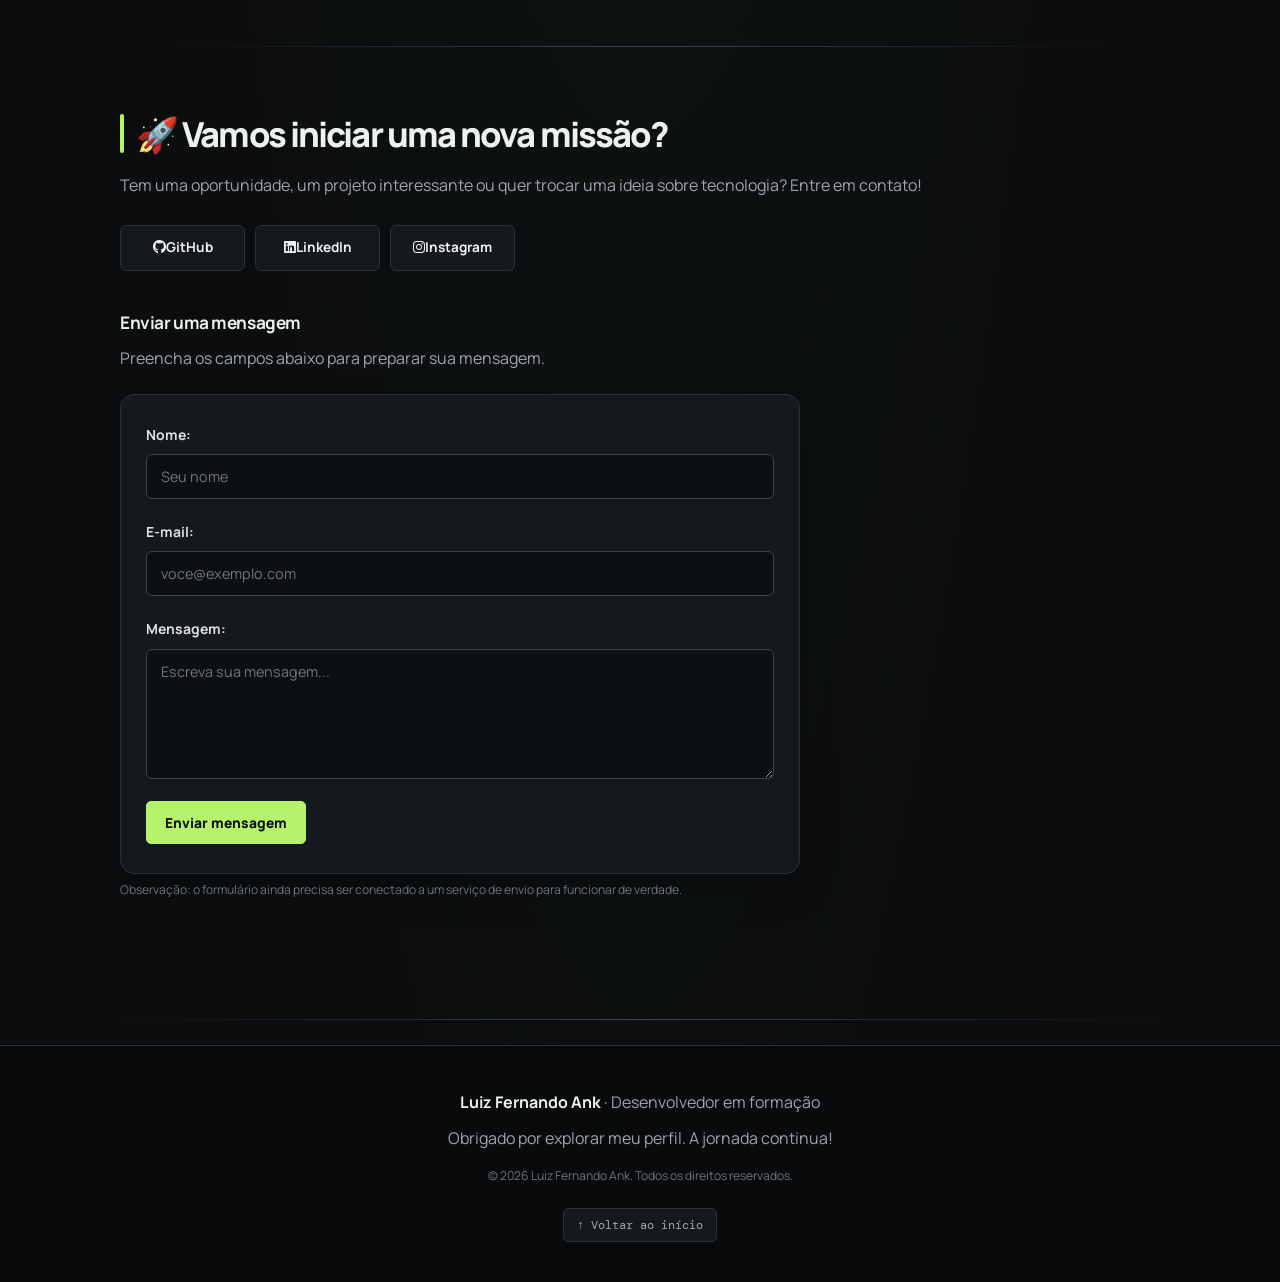
==== commit b287135f: "feat: add responsive layout and SEO optimizations to personal portfolio" ====
--- a/index.html
+++ b/index.html
@@ -5,17 +5,46 @@
     <meta name="viewport" content="width=device-width, initial-scale=1.0" />
     <meta
       name="description"
-      content="Portfólio de Luiz Fernando Ank: estudante de Engenharia de Software, analista de suporte ERP e aspirante a desenvolvedor web."
+      content="Conheça o portfólio de Luiz Fernando Ank, estudante de Engenharia de Software na UTFPR e profissional de suporte técnico ERP. Veja sua trajetória, experiências, projetos e habilidades em tecnologia."
     />
-    <link rel="stylesheet" href="style.css" />
+    <meta name="author" content="Luiz Fernando Ank" />
+    <meta name="robots" content="index, follow" />
+    <meta name="theme-color" content="#0b0d0f" />
+    <meta name="color-scheme" content="dark" />
+
+    <meta property="og:type" content="website" />
+    <meta property="og:locale" content="pt_BR" />
+    <meta property="og:title" content="Luiz Fernando Ank | Portfólio" />
+    <meta
+      property="og:description"
+      content="Portfólio de Luiz Fernando Ank: trajetória, experiência profissional, projetos e habilidades em Engenharia de Software e tecnologia."
+    />
+    <meta property="og:site_name" content="Luiz Fernando Ank — Portfólio" />
+
+    <meta name="twitter:card" content="summary" />
+    <meta name="twitter:title" content="Luiz Fernando Ank | Portfólio" />
+    <meta
+      name="twitter:description"
+      content="Conheça minha trajetória, experiência profissional, projetos e habilidades em tecnologia."
+    />
+
+    <link rel="preconnect" href="https://fonts.googleapis.com" />
+    <link rel="preconnect" href="https://fonts.gstatic.com" crossorigin />
+    <link
+      href="https://fonts.googleapis.com/css2?family=DM+Mono:wght@400;500&family=Manrope:wght@400;500;600;700;800&display=swap"
+      rel="stylesheet"
+    />
     <link
       rel="stylesheet"
       href="https://cdnjs.cloudflare.com/ajax/libs/font-awesome/6.7.2/css/all.min.css"
     />
-    <title>Luiz Fernando Ank | Portfólio</title>
+    <link rel="stylesheet" href="style.css" />
+
+    <title>Luiz Fernando Ank | Portfólio de Engenharia de Software</title>
   </head>
 
   <body>
+    <a class="skip-link" href="#conteudo">Pular para o conteúdo</a>
     <header id="inicio">
       <p><strong>LUIZANK.exe</strong> | Portfólio pessoal</p>
       <h1>Luiz Fernando Ank</h1>
@@ -41,7 +70,7 @@
       <hr />
     </header>
 
-    <main>
+    <main id="conteudo">
       <section id="perfil" aria-labelledby="titulo-perfil">
         <h2 id="titulo-perfil">🎮 Perfil do jogador</h2>
         <figure>
@@ -50,6 +79,9 @@
             alt="Luiz Fernando Ank em Berlim, na Alemanha"
             width="180"
             height="180"
+            loading="eager"
+            decoding="async"
+            fetchpriority="high"
           />
           <figcaption>
             Registro de uma das fases mais marcantes da minha jornada: o
@@ -318,8 +350,9 @@
               href="https://github.com/luizank"
               target="_blank"
               rel="noopener noreferrer"
+              aria-label="GitHub de Luiz Fernando Ank (abre em nova aba)"
             >
-              <i class="fa-brands fa-github"></i>
+              <i class="fa-brands fa-github" aria-hidden="true"></i>
               GitHub
             </a>
           </li>
@@ -329,8 +362,9 @@
               href="https://www.linkedin.com/in/luiz-fernando-ank-3b6985281/"
               target="_blank"
               rel="noopener noreferrer"
+              aria-label="LinkedIn de Luiz Fernando Ank (abre em nova aba)"
             >
-              <i class="fa-brands fa-linkedin"></i>
+              <i class="fa-brands fa-linkedin" aria-hidden="true"></i>
               LinkedIn
             </a>
           </li>
@@ -340,8 +374,9 @@
               href="https://www.instagram.com/luiz_ank/"
               target="_blank"
               rel="noopener noreferrer"
+              aria-label="Instagram de Luiz Fernando Ank (abre em nova aba)"
             >
-              <i class="fa-brands fa-instagram"></i>
+              <i class="fa-brands fa-instagram" aria-hidden="true"></i>
               Instagram
             </a>
           </li>
@@ -350,7 +385,7 @@
         <h3>Enviar uma mensagem</h3>
         <p>Preencha os campos abaixo para preparar sua mensagem.</p>
         <!-- Este formulário é apenas estrutural. Configure um serviço de envio para receber mensagens. -->
-        <form action="#" method="post">
+        <form action="#" method="post" aria-label="Formulário de contato">
           <p>
             <label for="nome">Nome:</label><br />
             <input
@@ -358,6 +393,7 @@
               id="nome"
               name="nome"
               autocomplete="name"
+              placeholder="Seu nome"
               required
             />
           </p>
@@ -368,6 +404,7 @@
               id="email"
               name="email"
               autocomplete="email"
+              placeholder="voce@exemplo.com"
               required
             />
           </p>
@@ -377,6 +414,7 @@
               id="mensagem"
               name="mensagem"
               rows="5"
+              placeholder="Escreva sua mensagem..."
               required
             ></textarea>
           </p>
@@ -396,7 +434,9 @@
     <footer>
       <p><strong>Luiz Fernando Ank</strong> · Desenvolvedor em formação</p>
       <p>Obrigado por explorar meu perfil. A jornada continua!</p>
-      <p><small>© 2026 Luiz Fernando Ank.</small></p>
+      <p>
+        <small>© 2026 Luiz Fernando Ank. Todos os direitos reservados.</small>
+      </p>
       <p><a href="#inicio">↑ Voltar ao início</a></p>
     </footer>
   </body>
--- a/style.css
+++ b/style.css
@@ -1,11 +1,3 @@
-/* =========================================================
-   LUIZANK.exe — Portfólio pessoal
-   Direção visual inspirada em edh.dev:
-   tipografia marcante, interface minimalista, estética técnica
-   e detalhes que lembram um ambiente de desenvolvimento.
-   Etapa CSS: sem regras de layout responsivo por breakpoint.
-   ========================================================= */
-
 @import url("https://fonts.googleapis.com/css2?family=DM+Mono:wght@400;500&family=Manrope:wght@400;500;600;700;800&display=swap");
 
 :root {
@@ -739,3 +731,348 @@
     transition-duration: 0.01ms !important;
   }
 }
+
+/* =========================================================
+   Responsividade e refinamentos
+   ========================================================= */
+
+/* Evita que conteúdos longos provoquem rolagem horizontal. */
+html {
+  min-width: 320px;
+  scroll-padding-top: 1.5rem;
+}
+
+body {
+  overflow-wrap: break-word;
+}
+
+img,
+svg,
+video {
+  max-width: 100%;
+}
+
+main,
+header,
+footer {
+  min-width: 0;
+}
+
+/* Link de salto: aparece ao receber foco pelo teclado. */
+.skip-link {
+  position: absolute;
+  z-index: 1000;
+  top: 12px;
+  left: 12px;
+  padding: 10px 14px;
+  color: var(--bg);
+  background: var(--accent);
+  border-radius: 6px;
+  font-weight: 800;
+  transform: translateY(-160%);
+}
+
+.skip-link:focus {
+  transform: translateY(0);
+}
+
+/* Melhora a leitura e evita que âncoras fiquem escondidas. */
+:target {
+  scroll-margin-top: 1.5rem;
+}
+
+input,
+textarea,
+button {
+  max-width: 100%;
+}
+
+input,
+textarea {
+  min-width: 0;
+}
+
+textarea {
+  overflow: auto;
+}
+
+/* Tablet e telas menores. */
+@media (max-width: 900px) {
+  header {
+    padding: 64px 5% 36px;
+  }
+
+  main {
+    width: min(100% - 64px, var(--content));
+  }
+
+  main > section {
+    padding: 54px 0;
+  }
+
+  nav ul {
+    max-width: 760px;
+    gap: 5px;
+  }
+
+  nav a {
+    padding: 8px 10px;
+  }
+
+  #perfil figure {
+    width: min(220px, 36%);
+    margin-left: 26px;
+  }
+}
+
+/* Celulares. */
+@media (max-width: 640px) {
+  body {
+    font-size: 15px;
+    line-height: 1.7;
+  }
+
+  header {
+    padding: 54px 20px 30px;
+  }
+
+  header::before {
+    top: 18px;
+    width: 82%;
+  }
+
+  header > p:first-child {
+    margin-bottom: 22px;
+    font-size: 0.7rem;
+  }
+
+  header h1 {
+    font-size: clamp(2.25rem, 11vw, 3.5rem);
+    letter-spacing: -0.075em;
+    overflow-wrap: anywhere;
+  }
+
+  header h1::after {
+    margin: 20px auto 18px;
+  }
+
+  header > p:nth-of-type(2) {
+    max-width: 34rem;
+    font-size: 0.92rem;
+  }
+
+  header > p:nth-of-type(3) {
+    max-width: 34rem;
+    font-size: 0.78rem;
+  }
+
+  nav {
+    width: 100%;
+  }
+
+  nav ul {
+    display: grid;
+    grid-template-columns: repeat(2, minmax(0, 1fr));
+    width: min(100%, 420px);
+    gap: 8px;
+    margin-top: 24px;
+  }
+
+  nav li {
+    min-width: 0;
+  }
+
+  nav a {
+    display: flex;
+    align-items: center;
+    justify-content: center;
+    min-height: 42px;
+    padding: 8px 6px;
+    border-color: var(--line);
+    background: rgba(255, 255, 255, 0.015);
+    font-size: 0.78rem;
+    text-align: center;
+  }
+
+  header hr,
+  main > hr,
+  body > hr {
+    width: calc(100% - 40px);
+    margin-top: 26px;
+  }
+
+  main {
+    width: calc(100% - 40px);
+  }
+
+  main > section {
+    padding: 44px 0;
+    scroll-margin-top: 16px;
+  }
+
+  main > section > h2 {
+    align-items: flex-start;
+    gap: 10px;
+    font-size: clamp(1.45rem, 7vw, 1.8rem);
+  }
+
+  main > section > h2::before {
+    margin-top: 0.12em;
+  }
+
+  section > p:first-of-type {
+    margin-bottom: 21px;
+  }
+
+  /* A imagem passa para cima do texto para evitar colunas estreitas. */
+  #perfil figure {
+    float: none;
+    width: min(100%, 260px);
+    margin: 0 auto 25px;
+  }
+
+  #perfil > p:last-child {
+    gap: 9px;
+  }
+
+  #perfil > p:last-child a {
+    justify-content: center;
+    min-height: 44px;
+    padding: 10px 12px;
+  }
+
+  #conquistas > article,
+  #experiencia article,
+  #missoes > article,
+  #inventario > article {
+    margin: 12px 0;
+    padding: 19px 18px;
+  }
+
+  #jornada ol {
+    margin: 26px 0;
+    padding-left: 23px;
+  }
+
+  #jornada ol li {
+    padding-left: 12px;
+  }
+
+  #jornada ol li::before {
+    left: -30px;
+  }
+
+  #inventario article ul,
+  #inventario > ul {
+    gap: 7px;
+  }
+
+  #inventario article li,
+  #inventario > ul li {
+    max-width: 100%;
+    font-size: 0.74rem;
+    overflow-wrap: anywhere;
+  }
+
+  #contato > ul {
+    display: grid;
+    grid-template-columns: repeat(2, minmax(0, 1fr));
+    gap: 9px;
+    margin-bottom: 34px;
+  }
+
+  #contato > ul li,
+  #contato > ul a {
+    min-width: 0;
+    width: 100%;
+  }
+
+  #contato > ul a {
+    min-height: 44px;
+    padding: 10px 8px;
+  }
+
+  form {
+    padding: 19px 16px;
+  }
+
+  input,
+  textarea {
+    padding: 12px;
+    font-size: 16px; /* Evita zoom automático em alguns navegadores móveis. */
+  }
+
+  button {
+    width: 100%;
+    min-height: 46px;
+    margin-right: 0;
+  }
+
+  footer {
+    padding: 34px 20px 26px;
+  }
+}
+
+/* Celulares muito estreitos. */
+@media (max-width: 380px) {
+  header {
+    padding-right: 15px;
+    padding-left: 15px;
+  }
+
+  main {
+    width: calc(100% - 30px);
+  }
+
+  nav ul {
+    grid-template-columns: 1fr 1fr;
+  }
+
+  #contato > ul {
+    grid-template-columns: 1fr;
+  }
+
+  #perfil > p:last-child {
+    flex-direction: column;
+  }
+
+  #perfil > p:last-child a {
+    width: 100%;
+  }
+
+  #conquistas > article,
+  #experiencia article,
+  #missoes > article,
+  #inventario > article {
+    padding: 17px 15px;
+  }
+}
+
+/* Em telas sem hover (toque), os elementos continuam totalmente acessíveis. */
+@media (hover: none) {
+  #perfil figure:hover,
+  #conquistas > article:hover,
+  #experiencia article:hover,
+  #missoes > article:hover,
+  #inventario > article:hover,
+  nav a:hover,
+  #contato > ul a:hover,
+  button:hover {
+    transform: none;
+    box-shadow: none;
+  }
+}
+
+/* Respeita usuários que preferem menos animações. */
+@media (prefers-reduced-motion: reduce) {
+  html {
+    scroll-behavior: auto;
+  }
+
+  *,
+  *::before,
+  *::after {
+    animation: none !important;
+    transition: none !important;
+  }
+}
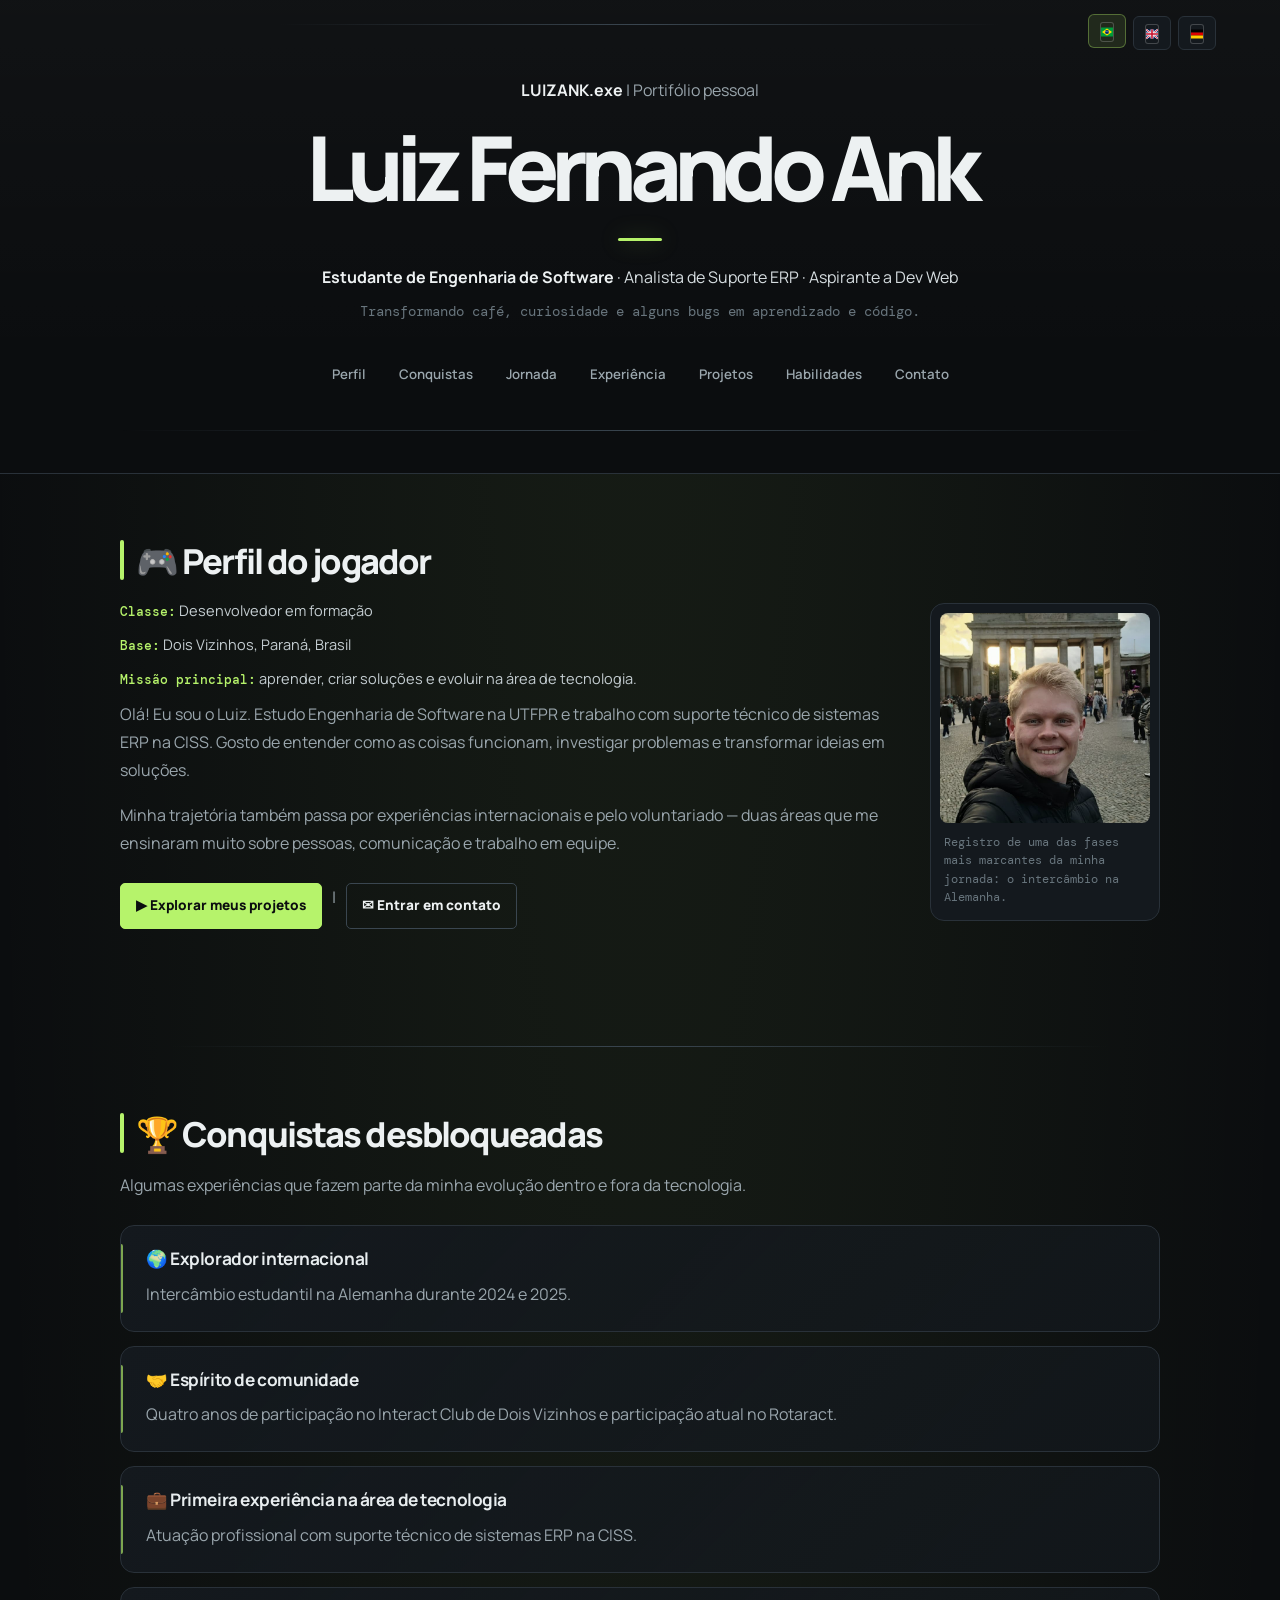
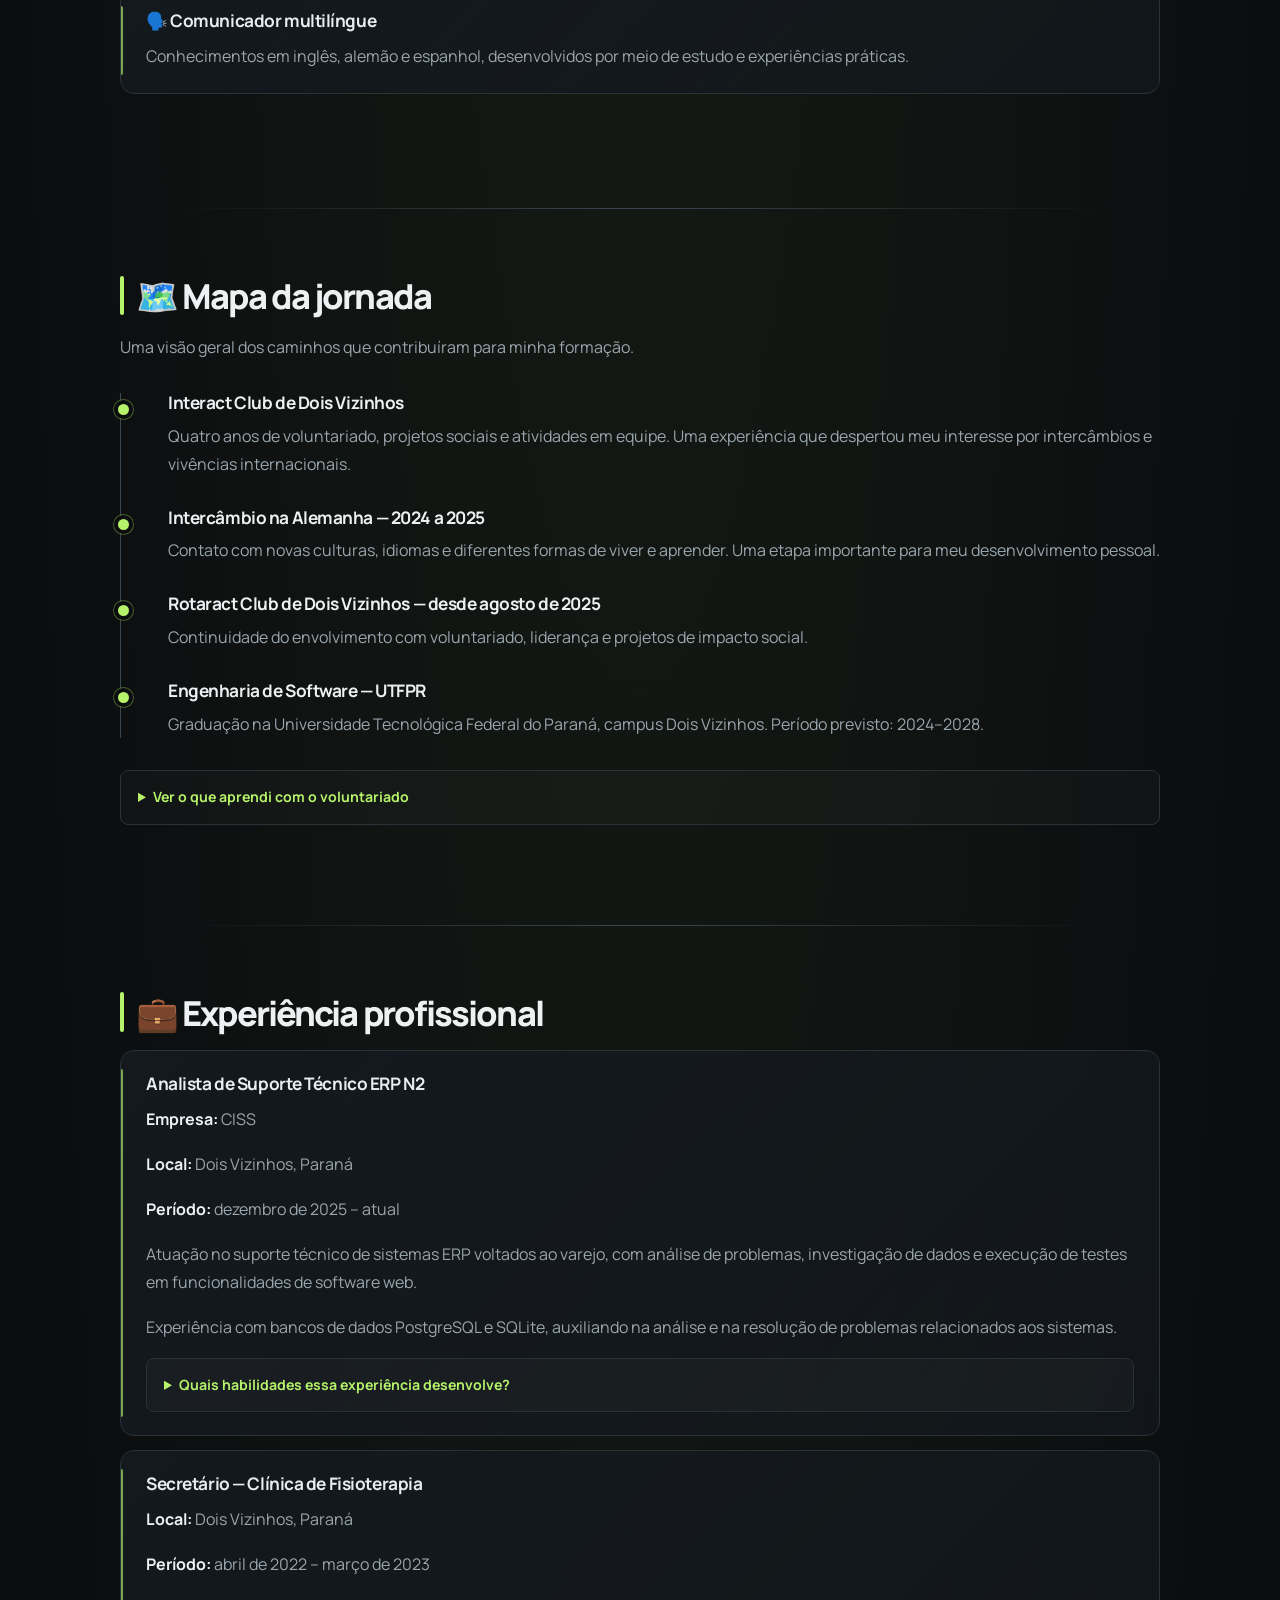
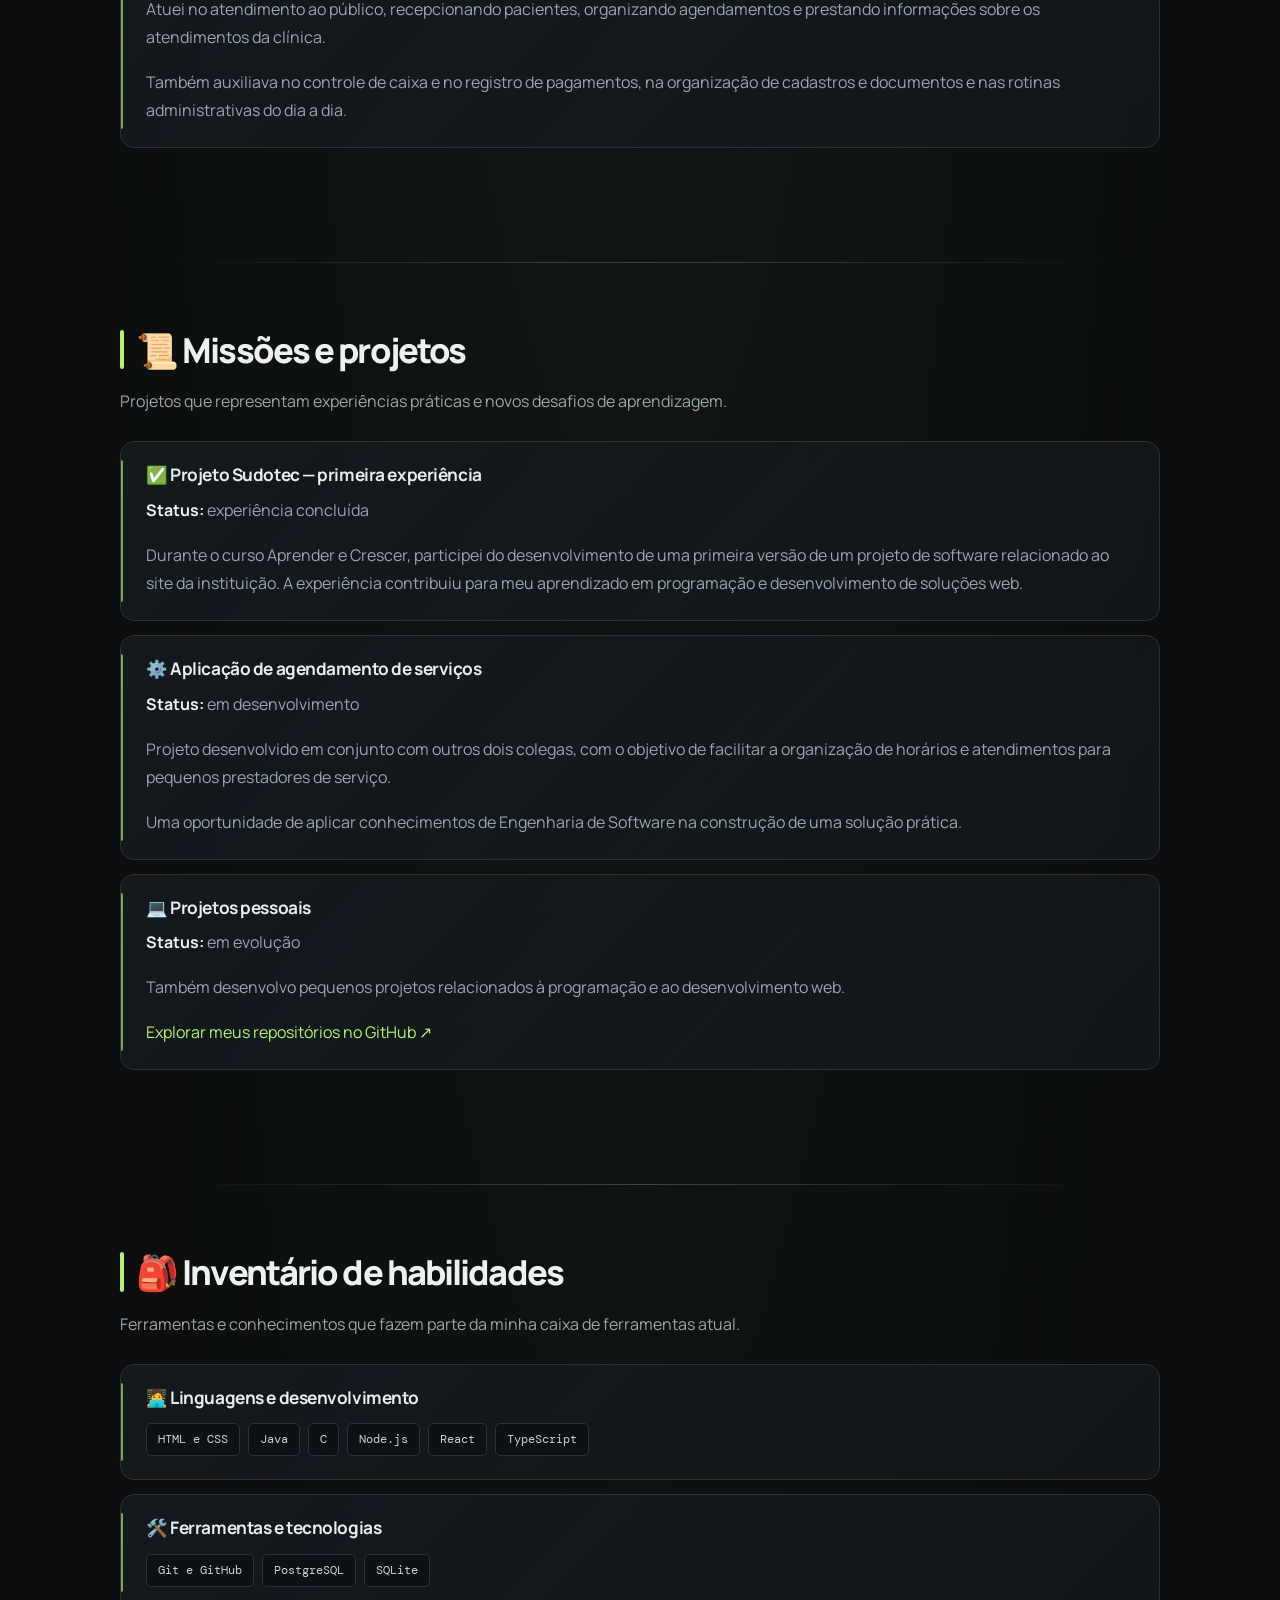
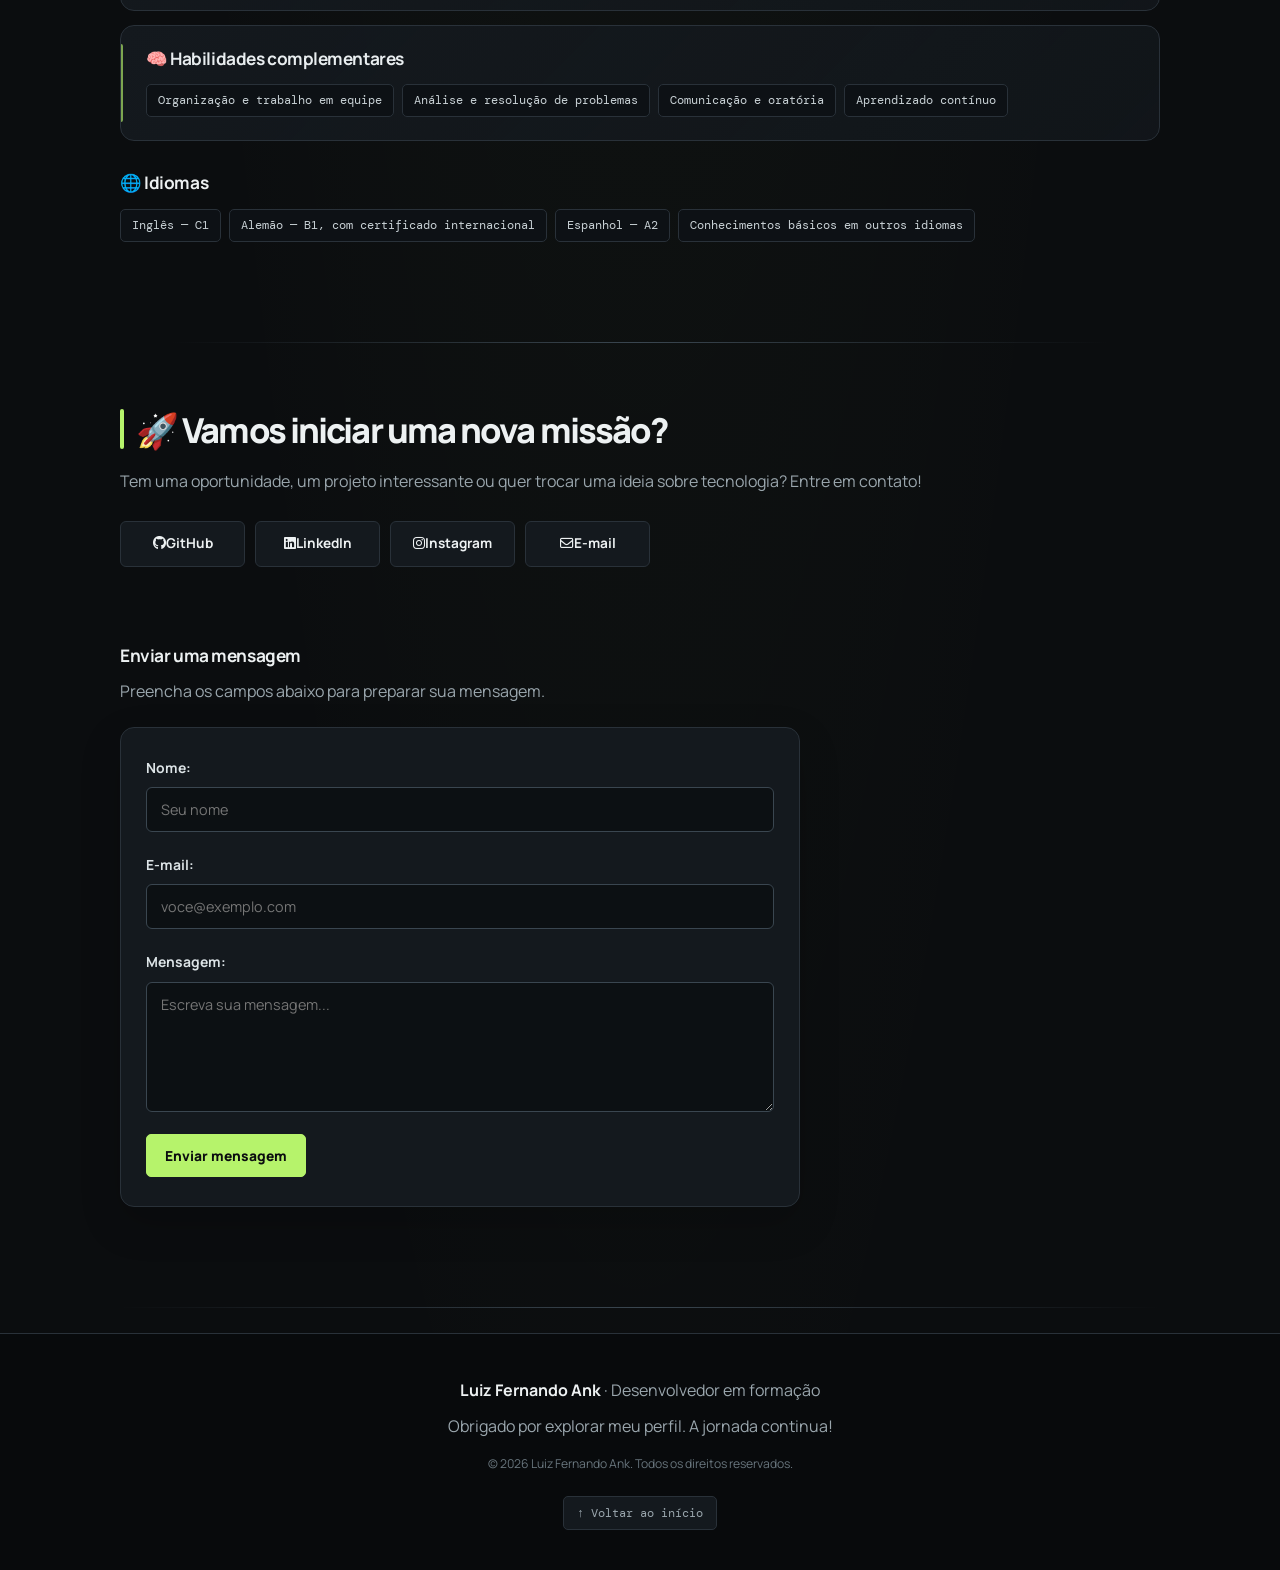
==== commit 4419b3cb: "Feat: Add new language pages and increment new information" ====
--- a/index.html
+++ b/index.html
@@ -5,7 +5,7 @@
     <meta name="viewport" content="width=device-width, initial-scale=1.0" />
     <meta
       name="description"
-      content="Conheça o portfólio de Luiz Fernando Ank, estudante de Engenharia de Software na UTFPR e profissional de suporte técnico ERP. Veja sua trajetória, experiências, projetos e habilidades em tecnologia."
+      content="Conheça o portifólio de Luiz Fernando Ank, estudante de Engenharia de Software na UTFPR e profissional de suporte técnico ERP. Veja sua trajetória, experiências, projetos e habilidades em tecnologia."
     />
     <meta name="author" content="Luiz Fernando Ank" />
     <meta name="robots" content="index, follow" />
@@ -14,15 +14,15 @@
 
     <meta property="og:type" content="website" />
     <meta property="og:locale" content="pt_BR" />
-    <meta property="og:title" content="Luiz Fernando Ank | Portfólio" />
+    <meta property="og:title" content="Luiz Fernando Ank | Portifólio" />
     <meta
       property="og:description"
-      content="Portfólio de Luiz Fernando Ank: trajetória, experiência profissional, projetos e habilidades em Engenharia de Software e tecnologia."
+      content="Portifólio de Luiz Fernando Ank: trajetória, experiência profissional, projetos e habilidades em Engenharia de Software e tecnologia."
     />
-    <meta property="og:site_name" content="Luiz Fernando Ank — Portfólio" />
+    <meta property="og:site_name" content="Luiz Fernando Ank — Portifólio" />
 
     <meta name="twitter:card" content="summary" />
-    <meta name="twitter:title" content="Luiz Fernando Ank | Portfólio" />
+    <meta name="twitter:title" content="Luiz Fernando Ank | Portifólio" />
     <meta
       name="twitter:description"
       content="Conheça minha trajetória, experiência profissional, projetos e habilidades em tecnologia."
@@ -40,13 +40,53 @@
     />
     <link rel="stylesheet" href="style.css" />
 
-    <title>Luiz Fernando Ank | Portfólio de Engenharia de Software</title>
+    <title>Luiz Fernando Ank | Portifólio de Engenharia de Software</title>
   </head>
 
   <body>
     <a class="skip-link" href="#conteudo">Pular para o conteúdo</a>
     <header id="inicio">
-      <p><strong>LUIZANK.exe</strong> | Portfólio pessoal</p>
+      <nav class="language-switch" aria-label="Selecionar idioma">
+        <a
+          href="index.html"
+          lang="pt-BR"
+          aria-label="Português"
+          aria-current="page"
+        >
+          <svg viewBox="0 0 24 18" aria-hidden="true">
+            <rect width="24" height="18" fill="#009b3a" />
+            <path d="M12 2.2 22 9 12 15.8 2 9Z" fill="#ffdf00" />
+            <circle cx="12" cy="9" r="4.1" fill="#002776" />
+            <path
+              d="M8 8.3c2.6-.7 5.3-.4 8 .8"
+              fill="none"
+              stroke="#fff"
+              stroke-width=".65"
+            />
+          </svg>
+        </a>
+        <a href="index-en.html" lang="en" aria-label="English">
+          <svg viewBox="0 0 24 18" aria-hidden="true">
+            <rect width="24" height="18" fill="#012169" />
+            <path d="M0 0 24 18M24 0 0 18" stroke="#fff" stroke-width="4" />
+            <path
+              d="M0 0 24 18M24 0 0 18"
+              stroke="#c8102e"
+              stroke-width="1.7"
+            />
+            <path d="M12 0v18M0 9h24" stroke="#fff" stroke-width="6" />
+            <path d="M12 0v18M0 9h24" stroke="#c8102e" stroke-width="3.2" />
+          </svg>
+        </a>
+        <a href="index-de.html" lang="de" aria-label="Deutsch">
+          <svg viewBox="0 0 24 18" aria-hidden="true">
+            <rect width="24" height="6" fill="#000" />
+            <rect y="6" width="24" height="6" fill="#d00" />
+            <rect y="12" width="24" height="6" fill="#ffce00" />
+          </svg>
+        </a>
+      </nav>
+      <p><strong>LUIZANK.exe</strong> | Portifólio pessoal</p>
       <h1>Luiz Fernando Ank</h1>
       <p>
         <strong>Estudante de Engenharia de Software</strong> · Analista de
@@ -232,6 +272,22 @@
             </ul>
           </details>
         </article>
+
+        <article>
+          <h3>Secretário — Clínica de Fisioterapia</h3>
+          <p><strong>Local:</strong> Dois Vizinhos, Paraná</p>
+          <p><strong>Período:</strong> abril de 2022 – março de 2023</p>
+          <p>
+            Atuei no atendimento ao público, recepcionando pacientes,
+            organizando agendamentos e prestando informações sobre os
+            atendimentos da clínica.
+          </p>
+          <p>
+            Também auxiliava no controle de caixa e no registro de pagamentos,
+            na organização de cadastros e documentos e nas rotinas
+            administrativas do dia a dia.
+          </p>
+        </article>
       </section>
 
       <hr />
@@ -298,40 +354,155 @@
         <article>
           <h3>🧑‍💻 Linguagens e desenvolvimento</h3>
           <ul>
-            <li>HTML e CSS</li>
-            <li>Java</li>
-            <li>C</li>
-            <li>Node.js</li>
-            <li>React Native</li>
-            <li>TypeScript</li>
+            <li class="skill-item" tabindex="0" aria-describedby="uso-html-css">
+              HTML e CSS
+              <span class="skill-tooltip" id="uso-html-css" role="tooltip"
+                >Utilizados nos cursos da Sudotec e da faculdade.</span
+              >
+            </li>
+            <li class="skill-item" tabindex="0" aria-describedby="uso-java">
+              Java
+              <span class="skill-tooltip" id="uso-java" role="tooltip"
+                >Utilizada nos cursos da Sudotec e da faculdade.</span
+              >
+            </li>
+            <li class="skill-item" tabindex="0" aria-describedby="uso-c">
+              C
+              <span class="skill-tooltip" id="uso-c" role="tooltip"
+                >Utilizada na faculdade.</span
+              >
+            </li>
+            <li class="skill-item" tabindex="0" aria-describedby="uso-node">
+              Node.js
+              <span class="skill-tooltip" id="uso-node" role="tooltip"
+                >Utilizado em projetos pessoais e na Sudotec.</span
+              >
+            </li>
+            <li class="skill-item" tabindex="0" aria-describedby="uso-react">
+              React
+              <span class="skill-tooltip" id="uso-react" role="tooltip"
+                >Utilizado na Sudotec e em projetos pessoais.</span
+              >
+            </li>
+            <li
+              class="skill-item"
+              tabindex="0"
+              aria-describedby="uso-typescript"
+            >
+              TypeScript
+              <span class="skill-tooltip" id="uso-typescript" role="tooltip"
+                >Utilizado na Sudotec e em projetos pessoais.</span
+              >
+            </li>
           </ul>
         </article>
 
         <article>
           <h3>🛠️ Ferramentas e tecnologias</h3>
           <ul>
-            <li>Git e GitHub</li>
-            <li>PostgreSQL</li>
-            <li>SQLite</li>
+            <li class="skill-item" tabindex="0" aria-describedby="uso-git">
+              Git e GitHub
+              <span class="skill-tooltip" id="uso-git" role="tooltip"
+                >Utilizados em projetos pessoais, na faculdade e na
+                Sudotec.</span
+              >
+            </li>
+            <li
+              class="skill-item"
+              tabindex="0"
+              aria-describedby="uso-postgresql"
+            >
+              PostgreSQL
+              <span class="skill-tooltip" id="uso-postgresql" role="tooltip"
+                >Utilizado na faculdade e no trabalho.</span
+              >
+            </li>
+            <li class="skill-item" tabindex="0" aria-describedby="uso-sqlite">
+              SQLite
+              <span class="skill-tooltip" id="uso-sqlite" role="tooltip"
+                >Utilizado no trabalho.</span
+              >
+            </li>
           </ul>
         </article>
 
         <article>
           <h3>🧠 Habilidades complementares</h3>
           <ul>
-            <li>Organização e trabalho em equipe</li>
-            <li>Análise e resolução de problemas</li>
-            <li>Comunicação e oratória</li>
-            <li>Aprendizado contínuo</li>
+            <li
+              class="skill-item"
+              tabindex="0"
+              aria-describedby="uso-organizacao"
+            >
+              Organização e trabalho em equipe
+              <span class="skill-tooltip" id="uso-organizacao" role="tooltip"
+                >Desenvolvidos no voluntariado do Interact e do Rotaract e em
+                atividades em equipe.</span
+              >
+            </li>
+            <li class="skill-item" tabindex="0" aria-describedby="uso-analise">
+              Análise e resolução de problemas
+              <span class="skill-tooltip" id="uso-analise" role="tooltip"
+                >Praticadas no suporte técnico de sistemas ERP na CISS.</span
+              >
+            </li>
+            <li
+              class="skill-item"
+              tabindex="0"
+              aria-describedby="uso-comunicacao"
+            >
+              Comunicação e oratória
+              <span class="skill-tooltip" id="uso-comunicacao" role="tooltip"
+                >Desenvolvidas em experiências de voluntariado, liderança e
+                contato com o público.</span
+              >
+            </li>
+            <li
+              class="skill-item"
+              tabindex="0"
+              aria-describedby="uso-aprendizado"
+            >
+              Aprendizado contínuo
+              <span class="skill-tooltip" id="uso-aprendizado" role="tooltip"
+                >Presente na faculdade, nos cursos, nos projetos pessoais e nas
+                experiências internacionais.</span
+              >
+            </li>
           </ul>
         </article>
 
         <h3>🌐 Idiomas</h3>
         <ul>
-          <li>Inglês — C1</li>
-          <li>Alemão — B1, com certificado internacional</li>
-          <li>Espanhol — A2</li>
-          <li>Conhecimentos básicos em outros idiomas</li>
+          <li class="skill-item" tabindex="0" aria-describedby="uso-ingles">
+            Inglês — C1
+            <span class="skill-tooltip" id="uso-ingles" role="tooltip"
+              >Praticado em plataformas online e durante o intercâmbio, com
+              experiência no dia a dia.</span
+            >
+          </li>
+          <li class="skill-item" tabindex="0" aria-describedby="uso-alemao">
+            Alemão — B1, com certificado internacional
+            <span class="skill-tooltip" id="uso-alemao" role="tooltip"
+              >Praticado durante o intercâmbio, com experiência no dia a
+              dia.</span
+            >
+          </li>
+          <li class="skill-item" tabindex="0" aria-describedby="uso-espanhol">
+            Espanhol — A2
+            <span class="skill-tooltip" id="uso-espanhol" role="tooltip"
+              >Praticado em experiências de conversa com falantes nativos.</span
+            >
+          </li>
+          <li
+            class="skill-item"
+            tabindex="0"
+            aria-describedby="uso-outros-idiomas"
+          >
+            Conhecimentos básicos em outros idiomas
+            <span class="skill-tooltip" id="uso-outros-idiomas" role="tooltip"
+              >Desenvolvidos por meio de estudos e experiências práticas.</span
+            >
+          </li>
         </ul>
       </section>
 
@@ -380,7 +551,19 @@
               Instagram
             </a>
           </li>
+          <li>
+            <button
+              id="copiar-email"
+              class="contact-copy-button"
+              type="button"
+              aria-describedby="email-status"
+            >
+              <i class="fa-regular fa-envelope" aria-hidden="true"></i>
+              E-mail
+            </button>
+          </li>
         </ul>
+        <p id="email-status" role="status" aria-live="polite"></p>
 
         <h3>Enviar uma mensagem</h3>
         <p>Preencha os campos abaixo para preparar sua mensagem.</p>
@@ -420,11 +603,16 @@
           </p>
           <button type="submit">Enviar mensagem</button>
         </form>
-        <p>
-          <small
-            >Observação: o formulário ainda precisa ser conectado a um serviço
-            de envio para funcionar de verdade.</small
-          >
+        <p
+          id="contato-confirmacao"
+          class="form-confirmation"
+          role="status"
+          aria-live="polite"
+          hidden
+        >
+          Muito obrigado pelo contato! Sua mensagem foi preparada, mas ainda não
+          foi enviada porque este formulário não está conectado a um serviço de
+          envio.
         </p>
       </section>
     </main>
@@ -439,5 +627,46 @@
       </p>
       <p><a href="#inicio">↑ Voltar ao início</a></p>
     </footer>
+    <script>
+      const formularioContato = document.querySelector(
+        'form[aria-label="Formulário de contato"]',
+      );
+      const confirmacaoContato = document.querySelector("#contato-confirmacao");
+      const botaoCopiarEmail = document.querySelector("#copiar-email");
+      const statusEmail = document.querySelector("#email-status");
+      const enderecoEmail = "luizfernandoank@gmail.com";
+
+      formularioContato.addEventListener("submit", (event) => {
+        event.preventDefault();
+        confirmacaoContato.hidden = false;
+      });
+
+      botaoCopiarEmail.addEventListener("click", async () => {
+        try {
+          if (navigator.clipboard?.writeText) {
+            await navigator.clipboard.writeText(enderecoEmail);
+          } else {
+            const campoTemporario = document.createElement("textarea");
+            campoTemporario.value = enderecoEmail;
+            campoTemporario.setAttribute("readonly", "");
+            campoTemporario.style.position = "fixed";
+            campoTemporario.style.opacity = "0";
+            document.body.appendChild(campoTemporario);
+            campoTemporario.select();
+            const copiado = document.execCommand("copy");
+            campoTemporario.remove();
+
+            if (!copiado) {
+              throw new Error("O navegador não conseguiu copiar o e-mail.");
+            }
+          }
+
+          statusEmail.textContent =
+            "E-mail copiado para a área de transferência.";
+        } catch (error) {
+          statusEmail.textContent = `Não foi possível copiar automaticamente. E-mail: ${enderecoEmail}`;
+        }
+      });
+    </script>
   </body>
 </html>
--- a/style.css
+++ b/style.css
@@ -115,6 +115,46 @@
   border-bottom: 1px solid var(--line);
 }
 
+.language-switch {
+  position: absolute;
+  z-index: 1;
+  top: 16px;
+  right: 5%;
+  display: flex;
+  gap: 7px;
+}
+
+.language-switch a {
+  display: grid;
+  width: 38px;
+  height: 34px;
+  place-items: center;
+  background: var(--surface);
+  border: 1px solid var(--line);
+  border-radius: 6px;
+  font-size: 1.15rem;
+  line-height: 1;
+  transition:
+    background 0.2s ease,
+    border-color 0.2s ease,
+    transform 0.2s ease;
+}
+
+.language-switch svg {
+  display: block;
+  width: 24px;
+  height: 18px;
+  border-radius: 2px;
+  box-shadow: 0 0 0 1px rgba(255, 255, 255, 0.2);
+}
+
+.language-switch a:hover,
+.language-switch a[aria-current="page"] {
+  background: var(--accent-soft);
+  border-color: var(--accent-line);
+  transform: translateY(-2px);
+}
+
 header::before {
   position: absolute;
   top: 24px;
@@ -396,6 +436,11 @@
   box-shadow: 0 15px 35px rgba(0, 0, 0, 0.22);
 }
 
+#inventario > article:hover,
+#inventario > article:focus-within {
+  z-index: 2;
+}
+
 article h3 {
   color: #e8edef;
 }
@@ -495,6 +540,7 @@
 
 #inventario article li,
 #inventario > ul li {
+  position: relative;
   padding: 6px 11px;
   color: #c8d1d5;
   background: #0d1115;
@@ -507,6 +553,48 @@
     background 0.2s ease;
 }
 
+#inventario .skill-item {
+  cursor: help;
+}
+
+#inventario .skill-tooltip {
+  position: absolute;
+  z-index: 5;
+  top: calc(100% + 8px);
+  left: 50%;
+  width: max-content;
+  max-width: min(240px, calc(100vw - 32px));
+  padding: 9px 12px;
+  color: var(--text);
+  background: #20282d;
+  border: 1px solid var(--accent-line);
+  border-radius: 6px;
+  box-shadow: 0 8px 22px rgba(0, 0, 0, 0.35);
+  font: 0.78rem/1.5 var(--sans);
+  text-align: left;
+  white-space: normal;
+  visibility: hidden;
+  opacity: 0;
+  transform: translate(-50%, 4px);
+  transition:
+    opacity 0.16s ease,
+    transform 0.16s ease,
+    visibility 0.16s ease;
+  pointer-events: none;
+}
+
+#inventario .skill-item:hover .skill-tooltip,
+#inventario .skill-item:focus .skill-tooltip {
+  visibility: visible;
+  opacity: 1;
+  transform: translate(-50%, 0);
+}
+
+#inventario .skill-item:focus-visible {
+  outline: 2px solid var(--accent);
+  outline-offset: 3px;
+}
+
 #inventario article li:hover,
 #inventario > ul li:hover {
   color: var(--accent);
@@ -528,7 +616,8 @@
   list-style: none;
 }
 
-#contato > ul a {
+#contato > ul a,
+#contato > ul .contact-copy-button {
   display: inline-flex;
   align-items: center;
   justify-content: center;
@@ -542,11 +631,30 @@
   font-weight: 700;
 }
 
-#contato > ul a:hover {
+#contato > ul .contact-copy-button {
+  margin: 0;
+  cursor: pointer;
+  font-family: var(--sans);
+  line-height: inherit;
+  transition:
+    color 0.2s ease,
+    border-color 0.2s ease,
+    background 0.2s ease,
+    transform 0.2s ease;
+}
+
+#contato > ul a:hover,
+#contato > ul .contact-copy-button:hover {
   color: var(--accent);
   background: var(--accent-soft);
   border-color: var(--accent-line);
   transform: translateY(-3px);
+}
+
+#email-status {
+  min-height: 1.5em;
+  color: var(--accent);
+  font-size: 0.85rem;
 }
 
 /* Formulário */
@@ -562,6 +670,20 @@
 
 form p {
   margin-bottom: 18px;
+}
+
+.form-confirmation {
+  max-width: 680px;
+  margin-top: 16px;
+  padding: 16px 20px;
+  color: var(--text);
+  background: var(--accent-soft);
+  border: 1px solid var(--accent-line);
+  border-radius: 6px;
+}
+
+.form-confirmation[hidden] {
+  display: none;
 }
 
 label {
@@ -836,6 +958,12 @@
     padding: 54px 20px 30px;
   }
 
+  .language-switch {
+    position: static;
+    justify-content: center;
+    margin-bottom: 20px;
+  }
+
   header::before {
     top: 18px;
     width: 82%;
@@ -982,12 +1110,14 @@
   }
 
   #contato > ul li,
-  #contato > ul a {
+  #contato > ul a,
+  #contato > ul .contact-copy-button {
     min-width: 0;
     width: 100%;
   }
 
-  #contato > ul a {
+  #contato > ul a,
+  #contato > ul .contact-copy-button {
     min-height: 44px;
     padding: 10px 8px;
   }
